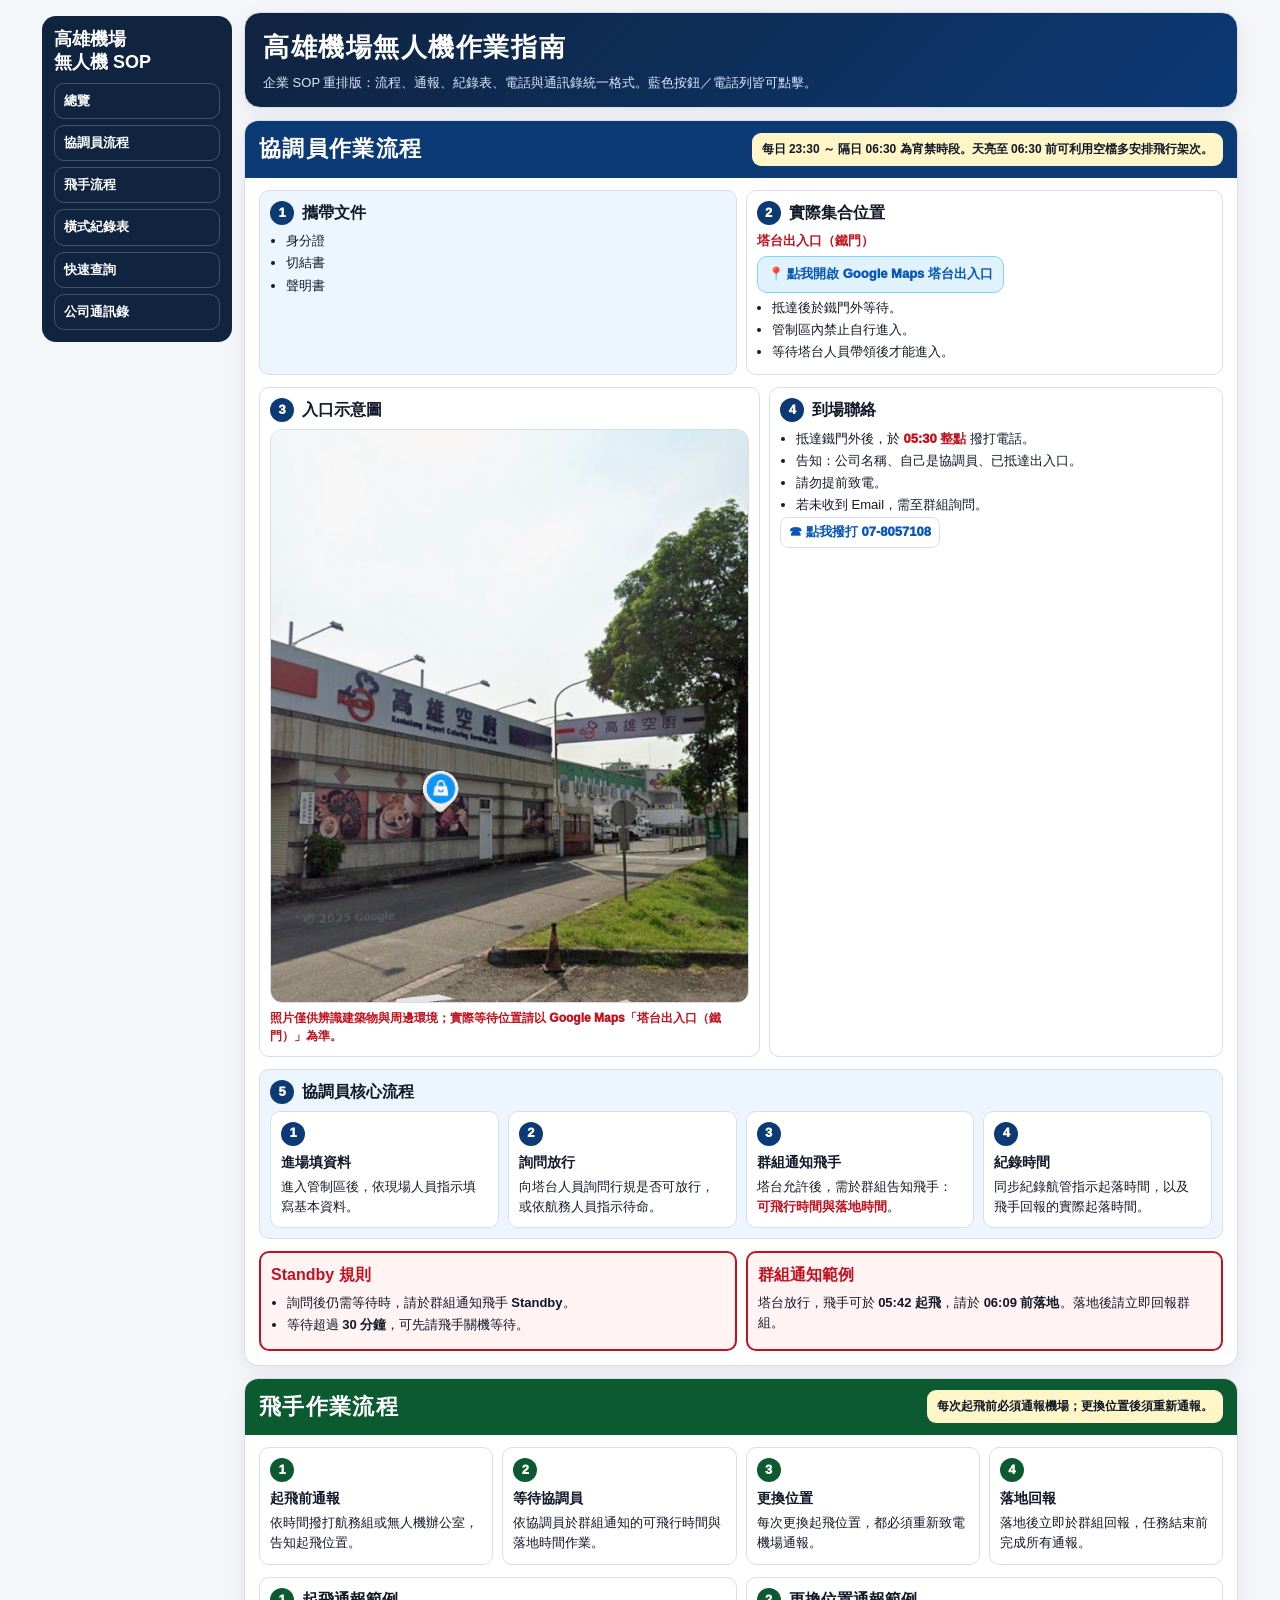
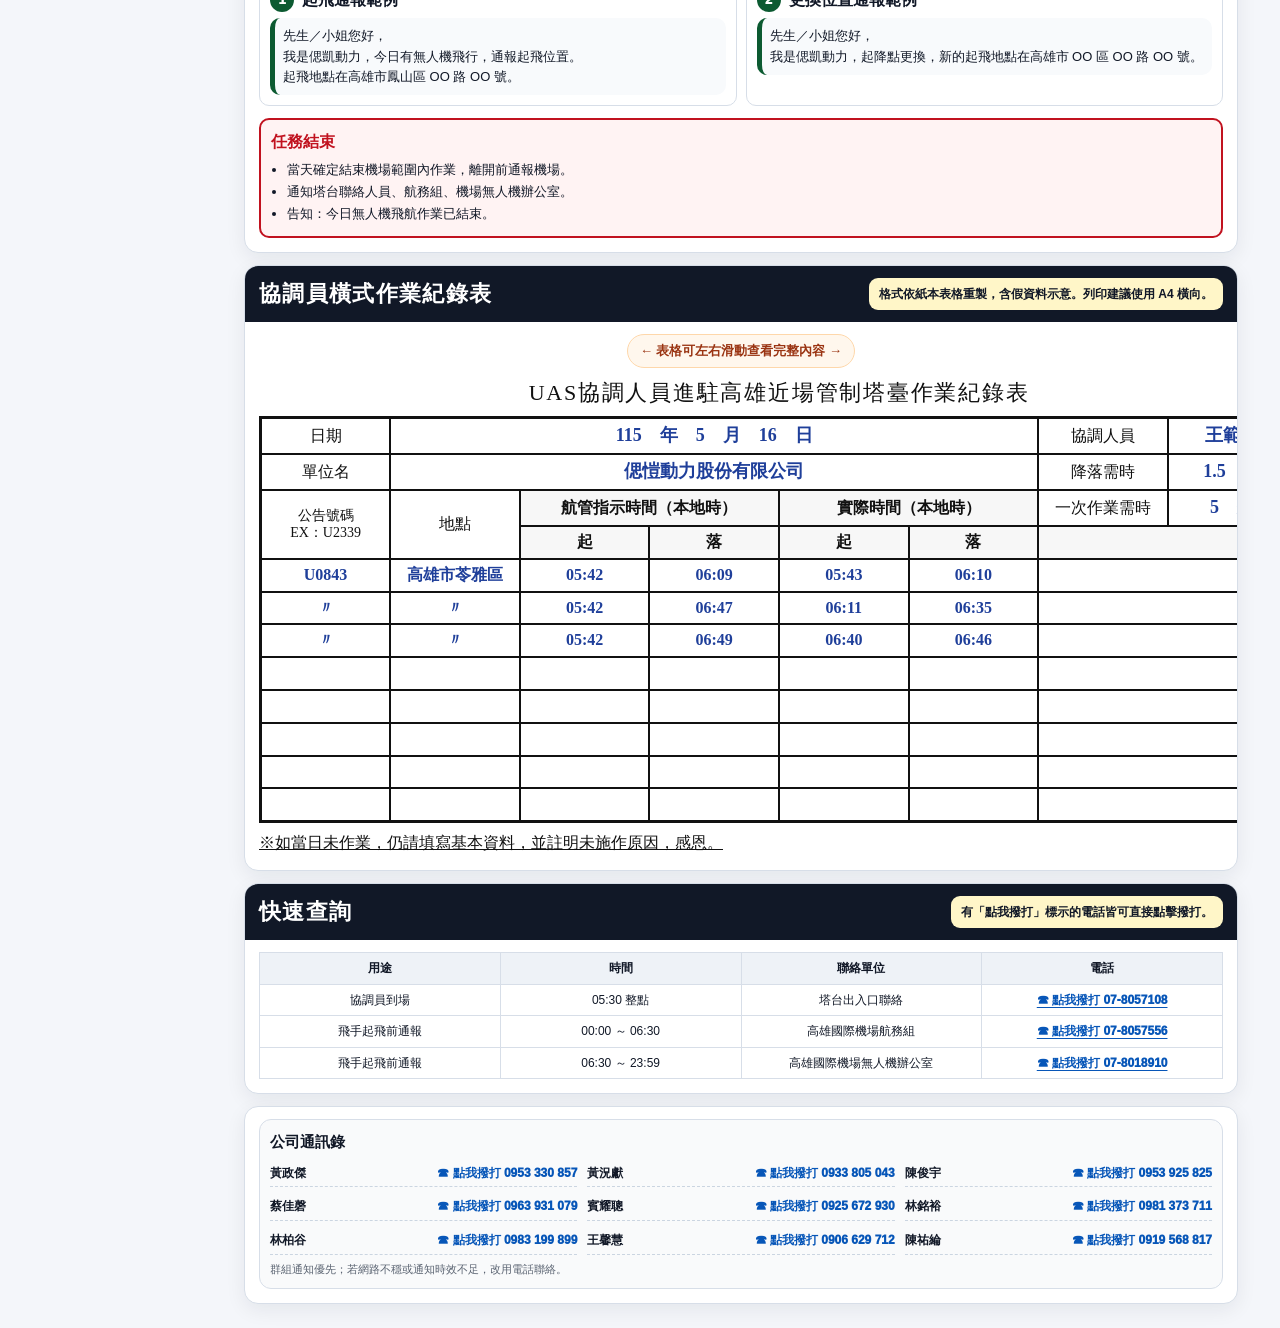
==== drone-sop/index.html @ 86741553 "Add drone-sop English lesson page (subdir, homepage untouched)" ====
<!doctype html>
<html lang="zh-Hant-TW">
<head>
<meta charset="utf-8">
<meta name="viewport" content="width=device-width, initial-scale=1">
<title>高雄機場無人機作業指南</title>
<style>
:root {
  --bg:#f4f6fa;
  --panel:#ffffff;
  --ink:#111827;
  --muted:#5b6472;
  --line:#d7dee8;
  --blue:#0b3a75;
  --blue2:#edf5ff;
  --green:#0c5a31;
  --green2:#eef8f2;
  --red:#c1121f;
  --red2:#fff3f3;
  --yellow:#fff6c8;
}
* { box-sizing:border-box; }
html { scroll-behavior:smooth; }
body {
  margin:0;
  background:var(--bg);
  color:var(--ink);
  font-family:"Noto Sans TC","Microsoft JhengHei","PingFang TC",Arial,sans-serif;
  font-size:15px;
  line-height:1.55;
}
a { color:#0756b8; text-decoration:underline; text-underline-offset:3px; }
.layout {
  display:grid;
  grid-template-columns:220px minmax(0,1fr);
  max-width:1280px;
  margin:0 auto;
  gap:16px;
  padding:16px;
}
.sidebar {
  position:sticky;
  top:16px;
  align-self:start;
  background:#10233f;
  color:white;
  border-radius:16px;
  padding:16px;
}
.sidebar h1 {
  margin:0 0 12px;
  font-size:20px;
  line-height:1.25;
}
.sidebar a {
  display:block;
  color:white;
  text-decoration:none;
  border:1px solid rgba(255,255,255,.22);
  border-radius:10px;
  padding:9px 10px;
  margin-top:8px;
  font-weight:800;
}
.main { min-width:0; }
.hero, .section {
  background:var(--panel);
  border:1px solid var(--line);
  border-radius:16px;
  margin-bottom:16px;
  overflow:hidden;
  box-shadow:0 6px 20px rgba(15,23,42,.07);
}
.hero {
  padding:18px 22px;
  background:linear-gradient(135deg,#10233f,#0b3a75);
  color:white;
}
.hero h2 { margin:0; font-size:30px; letter-spacing:.06em; }
.hero p { margin:6px 0 0; color:#dbeafe; }
.section-head {
  display:flex;
  justify-content:space-between;
  gap:16px;
  align-items:center;
  color:white;
  padding:14px 18px;
}
.section-head.blue { background:var(--blue); }
.section-head.green { background:var(--green); }
.section-head.dark { background:#111827; }
.section-head h2 {
  margin:0;
  font-size:25px;
  letter-spacing:.06em;
}
.timebox {
  background:var(--yellow);
  color:#111827;
  border-radius:10px;
  padding:8px 12px;
  font-weight:900;
  max-width:480px;
}
.body { padding:16px 18px 18px; }
.grid-2 { display:grid; grid-template-columns:1fr 1fr; gap:12px; }
.grid-3 { display:grid; grid-template-columns:repeat(3,1fr); gap:12px; }
.card {
  border:1px solid var(--line);
  border-radius:12px;
  background:white;
  padding:12px;
}
.card.blue { background:var(--blue2); }
.card.green { background:var(--green2); }
.card.red { background:var(--red2); border-color:#f0b8bd; }
.title {
  margin:0 0 8px;
  font-size:18px;
  font-weight:950;
  display:flex;
  align-items:center;
  gap:8px;
}
.badge {
  flex:0 0 28px;
  width:28px;
  height:28px;
  display:inline-flex;
  align-items:center;
  justify-content:center;
  border-radius:50%;
  color:white;
  font-weight:950;
  font-size:15px;
}
.badge.blue { background:var(--blue); }
.badge.green { background:var(--green); }
.red-text { color:var(--red); font-weight:950; }
ul { margin:6px 0 0 1.2em; padding:0; }
li { margin:3px 0; }
.flow {
  display:grid;
  grid-template-columns:repeat(4,1fr);
  gap:10px;
}
.step {
  border:1px solid var(--line);
  border-radius:12px;
  background:white;
  padding:12px;
  min-height:112px;
  position:relative;
}
.step strong {
  display:block;
  margin-bottom:6px;
  font-size:16px;
}
.step-num {
  width:28px; height:28px; border-radius:50%;
  display:inline-flex; align-items:center; justify-content:center;
  color:white; font-weight:950; margin-bottom:8px;
}
.step-num.blue { background:var(--blue); }
.step-num.green { background:var(--green); }
.notice {
  border:2px solid var(--red);
  border-radius:12px;
  background:var(--red2);
  padding:12px;
}
.notice h3 { margin:0 0 6px; color:var(--red); font-size:18px; }
.phone {
  display:inline-block;
  color:#0756b8;
  background:white;
  border:1px solid var(--line);
  border-radius:9px;
  padding:5px 10px;
  font-weight:950;
  text-decoration:none;
  white-space:nowrap;
}
.photo-grid {
  display:grid;
  grid-template-columns:1.05fr .95fr;
  gap:12px;
}
.photo-grid img {
  width:100%;
  display:block;
  border-radius:12px;
  border:1px solid var(--line);
}
.caption {
  margin-top:6px;
  color:var(--red);
  font-weight:950;
  font-size:13px;
}
.quick-table {
  width:100%;
  border-collapse:collapse;
  table-layout:fixed;
}
.quick-table th,.quick-table td {
  border:1px solid var(--line);
  padding:8px;
  text-align:center;
}
.quick-table th { background:#eef2f7; font-weight:950; }
.sample {
  background:#f8fafc;
  border-left:5px solid var(--green);
  border-radius:10px;
  padding:10px;
}
.record-wrap { overflow-x:auto; }
.record-sheet {
  width:1120px;
  margin:0 auto;
  background:white;
  font-family:"PMingLiU","MingLiU","Noto Serif TC",serif;
  color:#111;
}
.record-title {
  text-align:center;
  font-size:26px;
  letter-spacing:.08em;
  margin:0 0 8px;
}
.record-table {
  width:100%;
  border-collapse:collapse;
  table-layout:fixed;
  border:3px solid #111;
}
.record-table th,.record-table td {
  border:2px solid #111;
  height:38px;
  padding:4px 6px;
  text-align:center;
  vertical-align:middle;
  font-size:20px;
  font-weight:400;
}
.record-table .subhead { background:#f7f7f7; font-weight:700; }
.record-table .small { font-size:17px; line-height:1.2; }
.fake {
  color:#1f3f9a;
  font-family:"DFKai-SB","BiauKai","KaiTi","標楷體",serif;
  font-size:22px;
  font-weight:700;
}
.fake-sm {
  color:#1f3f9a;
  font-family:"DFKai-SB","BiauKai","KaiTi","標楷體",serif;
  font-size:20px;
  font-weight:700;
}
.record-foot {
  font-size:20px;
  margin-top:10px;
  text-decoration:underline;
}
.contacts-section {
  background:#f9fafb;
  border:1px solid var(--line);
  border-radius:14px;
  padding:12px;
}
.contacts-title {
  margin:0 0 8px;
  font-size:17px;
  font-weight:950;
  color:#111827;
}
.contacts-grid {
  display:grid;
  grid-template-columns:repeat(3,1fr);
  gap:6px 10px;
}
.contact {
  display:flex;
  justify-content:space-between;
  gap:8px;
  border-bottom:1px dashed #cbd5e1;
  padding:5px 0;
  color:var(--ink);
  text-decoration:none;
  font-size:13px;
}
.contact span { font-weight:800; white-space:nowrap; }
.contact strong { color:#0756b8; white-space:nowrap; }
.footer-note {
  margin-top:8px;
  color:var(--muted);
  font-size:12px;
}
@media (max-width:980px) {
  .layout { grid-template-columns:1fr; }
  .sidebar { position:static; }
  .grid-2,.grid-3,.photo-grid,.flow { grid-template-columns:1fr; }
  .section-head { flex-direction:column; align-items:flex-start; }
  .timebox { max-width:none; width:100%; }
  .contacts-grid { grid-template-columns:1fr; }
}
@media print {
  @page { size:A4 portrait; margin:10mm; }
  body { background:white; font-size:12px; }
  .layout { display:block; max-width:none; padding:0; }
  .sidebar,.hero { display:none; }
  .section { box-shadow:none; border:0; border-radius:0; break-after:page; margin:0; }
  .section-head { padding:10px 12px; }
  .body { padding:10px 12px; }
  .flow { grid-template-columns:repeat(4,1fr); }
  .record-sheet { width:100%; }
  .record-title { font-size:22px; }
  .record-table th,.record-table td { font-size:16px; height:32px; padding:2px 4px; }
  .fake { font-size:18px; }
  .fake-sm { font-size:16px; }
  .contacts-grid { grid-template-columns:repeat(3,1fr); }
  .contact strong { color:#111; }
}

/* ===== 緊湊版調整 ===== */
body{font-size:13px;}
.layout{max-width:1220px;gap:12px;padding:12px;grid-template-columns:190px minmax(0,1fr);}
.sidebar{padding:12px;border-radius:14px;}
.sidebar h1{font-size:18px;margin-bottom:10px;}
.sidebar a{padding:7px 9px;margin-top:6px;font-size:13px;}
.hero{padding:14px 18px;margin-bottom:12px;}
.hero h2{font-size:26px;}
.section{margin-bottom:12px;border-radius:14px;}
.section-head{padding:11px 14px;}
.section-head h2{font-size:22px;}
.timebox{font-size:12px;padding:7px 10px;border-radius:9px;}
.body{padding:12px 14px 14px;}
.grid-2,.grid-3,.photo-grid,.flow{gap:9px;}
.card{padding:10px;border-radius:10px;}
.title{font-size:16px;margin-bottom:6px;}
.badge{width:24px;height:24px;flex-basis:24px;font-size:13px;}
.step{padding:10px;min-height:96px;border-radius:10px;}
.step strong{font-size:14px;margin-bottom:4px;}
.step-num{width:24px;height:24px;font-size:13px;margin-bottom:6px;}
.notice{padding:10px;border-radius:10px;}
.notice h3{font-size:16px;margin-bottom:5px;}
.phone{font-size:13px;padding:4px 8px;border-radius:8px;}
.caption{font-size:12px;}
.quick-table th,.quick-table td{padding:6px;font-size:12px;}
.sample{padding:8px;font-size:13px;}
.record-wrap{position:relative;}
.scroll-hint{
  display:block;
  width:max-content;
  margin:0 auto 8px;
  padding:6px 12px;
  border-radius:999px;
  background:#fff7ed;
  border:1px solid #fed7aa;
  color:#9a3412;
  font-weight:900;
  font-size:13px;
  white-space:nowrap;
}
.record-sheet{width:1040px;}
.record-title{font-size:22px;margin-bottom:6px;}
.record-table th,.record-table td{height:32px;padding:3px 5px;font-size:16px;}
.record-table .small{font-size:14px;}
.fake{font-size:18px;}
.fake-sm{font-size:16px;}
.record-foot{font-size:16px;margin-top:8px;}
.contacts-section{padding:10px;border-radius:12px;}
.contacts-title{font-size:15px;margin-bottom:6px;}
.contact{font-size:12px;padding:4px 0;}
.footer-note{font-size:11px;margin-top:6px;}
ul{margin-top:4px;}
li{margin:2px 0;}
p{margin:5px 0;}

@media (max-width:980px){
  .layout{padding:10px;}
  .record-wrap{
    overflow-x:auto;
    -webkit-overflow-scrolling:touch;
  }
  .scroll-hint{
    position:sticky;
    left:12px;
    margin-left:0;
  }
}
@media print{
  .scroll-hint{display:none;}
  body{font-size:11px;}
  .section-head h2{font-size:18px;}
  .record-sheet{width:100%;}
}


/* ===== 手機版排版修正：避免左右兩欄擠壓 ===== */
@media (max-width:1180px){
  .layout{
    display:block !important;
    max-width:760px !important;
    padding:10px !important;
  }
  .sidebar{
    position:static !important;
    margin-bottom:12px !important;
    padding:12px !important;
  }
  .sidebar h1{
    font-size:18px !important;
    margin-bottom:8px !important;
  }
  .sidebar a{
    display:inline-block !important;
    margin:4px 4px 0 0 !important;
    padding:6px 9px !important;
    font-size:12px !important;
  }
  .hero h2{
    font-size:22px !important;
    line-height:1.3 !important;
  }
  .section-head{
    display:block !important;
    padding:10px 12px !important;
  }
  .section-head h2{
    font-size:20px !important;
    line-height:1.35 !important;
    margin-bottom:8px !important;
  }
  .timebox{
    width:100% !important;
    max-width:none !important;
    font-size:12px !important;
  }
  .grid-2,
  .grid-3,
  .photo-grid,
  .flow{
    display:grid !important;
    grid-template-columns:1fr !important;
    gap:8px !important;
  }
  .body{
    padding:10px 12px 12px !important;
  }
  .card,
  .step,
  .notice{
    padding:9px !important;
  }
  .step{
    min-height:0 !important;
  }
  .title{
    font-size:15px !important;
    line-height:1.35 !important;
  }
  body{
    font-size:12px !important;
  }
  .record-wrap{
    overflow-x:auto !important;
    -webkit-overflow-scrolling:touch !important;
  }
  .record-sheet{
    width:980px !important;
    min-width:980px !important;
  }
  .scroll-hint{
    display:block !important;
    position:sticky !important;
    left:8px !important;
    width:max-content !important;
    margin:0 0 8px 0 !important;
    z-index:2 !important;
  }
  .contacts-grid{
    grid-template-columns:1fr !important;
  }
}

/* 極窄手機再縮小 */
@media (max-width:480px){
  .layout{
    padding:8px !important;
  }
  .hero{
    padding:12px !important;
  }
  .hero h2{
    font-size:20px !important;
  }
  .section-head h2{
    font-size:18px !important;
  }
  .sidebar a{
    font-size:11px !important;
    padding:5px 7px !important;
  }
  .record-sheet{
    width:920px !important;
    min-width:920px !important;
  }
}


/* ===== 可點擊提示樣式 ===== */
a[href^="tel:"],
a[href^="https://maps.app.goo.gl"]{
  position:relative;
}
.phone,
.contact strong,
.quick-table a,
.card a[href^="https://maps.app.goo.gl"]{
  font-weight:950 !important;
}
.click-tip{
  display:inline-flex;
  align-items:center;
  gap:6px;
  padding:4px 8px;
  margin-left:6px;
  border-radius:999px;
  background:#e0f2fe;
  color:#075985;
  font-size:11px;
  font-weight:900;
  white-space:nowrap;
}
.card a[href^="https://maps.app.goo.gl"]{
  display:inline-block;
  background:#e0f2fe;
  border:1px solid #7dd3fc;
  border-radius:10px;
  padding:7px 10px;
  text-decoration:none;
}
.quick-table a,
.contact{
  cursor:pointer;
}
.contact strong{
  color:#0756b8;
}
@media(max-width:480px){
  .card a[href^="https://maps.app.goo.gl"]{
    width:100%;
    text-align:center;
  }
  .contact{
    display:grid !important;
    grid-template-columns:72px 1fr;
  }
  .contact strong{
    text-align:right;
  }
}

</style>
</head>
<body>
<div class="layout">
  <aside class="sidebar">
    <h1>高雄機場<br>無人機 SOP</h1>
    <a href="#top">總覽</a>
    <a href="#coordinator">協調員流程</a>
    <a href="#pilot">飛手流程</a>
    <a href="#record">橫式紀錄表</a>
    <a href="#quick">快速查詢</a>
    <a href="#contacts">公司通訊錄</a>
  </aside>

  <main class="main">
    <section class="hero" id="top">
      <h2>高雄機場無人機作業指南</h2>
      <p>企業 SOP 重排版：流程、通報、紀錄表、電話與通訊錄統一格式。藍色按鈕／電話列皆可點擊。</p>
    </section>

    <section class="section" id="coordinator">
      <div class="section-head blue">
        <h2>協調員作業流程</h2>
        <div class="timebox">每日 23:30 ～ 隔日 06:30 為宵禁時段。天亮至 06:30 前可利用空檔多安排飛行架次。</div>
      </div>
      <div class="body">
        <div class="grid-2">
          <div class="card blue">
            <h3 class="title"><span class="badge blue">1</span>攜帶文件</h3>
            <ul>
              <li>身分證</li>
              <li>切結書</li>
              <li>聲明書</li>
            </ul>
          </div>
          <div class="card">
            <h3 class="title"><span class="badge blue">2</span>實際集合位置</h3>
            <p><strong class="red-text">塔台出入口（鐵門）</strong></p>
            <p><a href="https://maps.app.goo.gl/yCTQFhxWgsmhhvWb9?g_st=ic" target="_blank" rel="noopener">📍 點我開啟 Google Maps 塔台出入口</a></p>
            <ul>
              <li>抵達後於鐵門外等待。</li>
              <li>管制區內禁止自行進入。</li>
              <li>等待塔台人員帶領後才能進入。</li>
            </ul>
          </div>
        </div>

        <div class="photo-grid" style="margin-top:12px;">
          <div class="card">
            <h3 class="title"><span class="badge blue">3</span>入口示意圖</h3>
            <img src="[data-uri]" alt="高雄空廚入口示意圖">
            <div class="caption">照片僅供辨識建築物與周邊環境；實際等待位置請以 Google Maps「塔台出入口（鐵門）」為準。</div>
          </div>
          <div class="card">
            <h3 class="title"><span class="badge blue">4</span>到場聯絡</h3>
            <ul>
              <li>抵達鐵門外後，於 <strong class="red-text">05:30 整點</strong> 撥打電話。</li>
              <li>告知：公司名稱、自己是協調員、已抵達出入口。</li>
              <li>請勿提前致電。</li>
              <li>若未收到 Email，需至群組詢問。</li>
            </ul>
            <a class="phone" href="tel:078057108">☎ 點我撥打 07-8057108</a>
          </div>
        </div>

        <div class="card blue" style="margin-top:12px;">
          <h3 class="title"><span class="badge blue">5</span>協調員核心流程</h3>
          <div class="flow">
            <div class="step"><span class="step-num blue">1</span><strong>進場填資料</strong>進入管制區後，依現場人員指示填寫基本資料。</div>
            <div class="step"><span class="step-num blue">2</span><strong>詢問放行</strong>向塔台人員詢問行規是否可放行，或依航務人員指示待命。</div>
            <div class="step"><span class="step-num blue">3</span><strong>群組通知飛手</strong>塔台允許後，需於群組告知飛手：<span class="red-text">可飛行時間與落地時間</span>。</div>
            <div class="step"><span class="step-num blue">4</span><strong>紀錄時間</strong>同步紀錄航管指示起落時間，以及飛手回報的實際起落時間。</div>
          </div>
        </div>

        <div class="grid-2" style="margin-top:12px;">
          <div class="notice">
            <h3>Standby 規則</h3>
            <ul>
              <li>詢問後仍需等待時，請於群組通知飛手 <strong>Standby</strong>。</li>
              <li>等待超過 <strong>30 分鐘</strong>，可先請飛手關機等待。</li>
            </ul>
          </div>
          <div class="notice">
            <h3>群組通知範例</h3>
            <p>塔台放行，飛手可於 <strong>05:42 起飛</strong>，請於 <strong>06:09 前落地</strong>。落地後請立即回報群組。</p>
          </div>
        </div>
      </div>
    </section>

    <section class="section" id="pilot">
      <div class="section-head green">
        <h2>飛手作業流程</h2>
        <div class="timebox">每次起飛前必須通報機場；更換位置後須重新通報。</div>
      </div>
      <div class="body">
        <div class="flow">
          <div class="step"><span class="step-num green">1</span><strong>起飛前通報</strong>依時間撥打航務組或無人機辦公室，告知起飛位置。</div>
          <div class="step"><span class="step-num green">2</span><strong>等待協調員</strong>依協調員於群組通知的可飛行時間與落地時間作業。</div>
          <div class="step"><span class="step-num green">3</span><strong>更換位置</strong>每次更換起飛位置，都必須重新致電機場通報。</div>
          <div class="step"><span class="step-num green">4</span><strong>落地回報</strong>落地後立即於群組回報，任務結束前完成所有通報。</div>
        </div>

        <div class="grid-2" style="margin-top:12px;">
          <div class="card">
            <h3 class="title"><span class="badge green">1</span>起飛通報範例</h3>
            <div class="sample">先生／小姐您好，<br>我是偲凱動力，今日有無人機飛行，通報起飛位置。<br>起飛地點在高雄市鳳山區 OO 路 OO 號。</div>
          </div>
          <div class="card">
            <h3 class="title"><span class="badge green">2</span>更換位置通報範例</h3>
            <div class="sample">先生／小姐您好，<br>我是偲凱動力，起降點更換，新的起飛地點在高雄市 OO 區 OO 路 OO 號。</div>
          </div>
        </div>

        <div class="notice" style="margin-top:12px;">
          <h3>任務結束</h3>
          <ul>
            <li>當天確定結束機場範圍內作業，離開前通報機場。</li>
            <li>通知塔台聯絡人員、航務組、機場無人機辦公室。</li>
            <li>告知：今日無人機飛航作業已結束。</li>
          </ul>
        </div>
      </div>
    </section>

    <section class="section" id="record">
      <div class="section-head dark">
        <h2>協調員橫式作業紀錄表</h2>
        <div class="timebox">格式依紙本表格重製，含假資料示意。列印建議使用 A4 橫向。</div>
      </div>
      <div class="body record-wrap">

        <div class="scroll-hint">← 表格可左右滑動查看完整內容 →</div>
        <div class="record-sheet">
          <div class="record-title">UAS協調人員進駐高雄近場管制塔臺作業紀錄表</div>
          <table class="record-table">
            <tr>
              <td>日期</td>
              <td colspan="5"><span class="fake">115　年　5　月　16　日</span></td>
              <td>協調人員</td>
              <td><span class="fake">王範例</span></td>
            </tr>
            <tr>
              <td>單位名</td>
              <td colspan="5"><span class="fake">偲愷動力股份有限公司</span></td>
              <td>降落需時</td>
              <td><span class="fake">1.5　分</span></td>
            </tr>
            <tr>
              <td rowspan="2" class="small">公告號碼<br>EX：U2339</td>
              <td rowspan="2">地點</td>
              <td colspan="2" class="subhead">航管指示時間（本地時）</td>
              <td colspan="2" class="subhead">實際時間（本地時）</td>
              <td>一次作業需時</td>
              <td><span class="fake">5　分</span></td>
            </tr>
            <tr>
              <td class="subhead">起</td>
              <td class="subhead">落</td>
              <td class="subhead">起</td>
              <td class="subhead">落</td>
              <td colspan="2" class="subhead"></td>
            </tr>
            <tr>
              <td><span class="fake-sm">U0843</span></td>
              <td><span class="fake-sm">高雄市苓雅區</span></td>
              <td><span class="fake-sm">05:42</span></td>
              <td><span class="fake-sm">06:09</span></td>
              <td><span class="fake-sm">05:43</span></td>
              <td><span class="fake-sm">06:10</span></td>
              <td colspan="2"></td>
            </tr>
            <tr>
              <td><span class="fake-sm">〃</span></td>
              <td><span class="fake-sm">〃</span></td>
              <td><span class="fake-sm">05:42</span></td>
              <td><span class="fake-sm">06:47</span></td>
              <td><span class="fake-sm">06:11</span></td>
              <td><span class="fake-sm">06:35</span></td>
              <td colspan="2"></td>
            </tr>
            <tr>
              <td><span class="fake-sm">〃</span></td>
              <td><span class="fake-sm">〃</span></td>
              <td><span class="fake-sm">05:42</span></td>
              <td><span class="fake-sm">06:49</span></td>
              <td><span class="fake-sm">06:40</span></td>
              <td><span class="fake-sm">06:46</span></td>
              <td colspan="2"></td>
            </tr>
            <tr><td>&nbsp;</td><td></td><td></td><td></td><td></td><td></td><td colspan="2"></td></tr>
            <tr><td>&nbsp;</td><td></td><td></td><td></td><td></td><td></td><td colspan="2"></td></tr>
            <tr><td>&nbsp;</td><td></td><td></td><td></td><td></td><td></td><td colspan="2"></td></tr>
            <tr><td>&nbsp;</td><td></td><td></td><td></td><td></td><td></td><td colspan="2"></td></tr>
            <tr><td>&nbsp;</td><td></td><td></td><td></td><td></td><td></td><td colspan="2"></td></tr>
          </table>
          <div class="record-foot">※如當日未作業，仍請填寫基本資料，並註明未施作原因，感恩。</div>
        </div>
      </div>
    </section>

    <section class="section" id="quick">
      <div class="section-head dark">
        <h2>快速查詢</h2>
        <div class="timebox">有「點我撥打」標示的電話皆可直接點擊撥打。</div>
      </div>
      <div class="body">
        <table class="quick-table">
          <tr><th>用途</th><th>時間</th><th>聯絡單位</th><th>電話</th></tr>
          <tr><td>協調員到場</td><td>05:30 整點</td><td>塔台出入口聯絡</td><td><a href="tel:078057108">☎ 點我撥打 07-8057108</a></td></tr>
          <tr><td>飛手起飛前通報</td><td>00:00 ～ 06:30</td><td>高雄國際機場航務組</td><td><a href="tel:078057556">☎ 點我撥打 07-8057556</a></td></tr>
          <tr><td>飛手起飛前通報</td><td>06:30 ～ 23:59</td><td>高雄國際機場無人機辦公室</td><td><a href="tel:078018910">☎ 點我撥打 07-8018910</a></td></tr>
        </table>
      </div>
    </section>

    <section class="section" id="contacts">
      <div class="body">
        <div class="contacts-section">
          <h2 class="contacts-title">公司通訊錄</h2>
          <div class="contacts-grid">
            <a class="contact" href="tel:0953330857"><span>黃政傑</span><strong>☎ 點我撥打 0953 330 857</strong></a>
<a class="contact" href="tel:0933805043"><span>黃況獻</span><strong>☎ 點我撥打 0933 805 043</strong></a>
<a class="contact" href="tel:0953925825"><span>陳俊宇</span><strong>☎ 點我撥打 0953 925 825</strong></a>
<a class="contact" href="tel:0963931079"><span>蔡佳磬</span><strong>☎ 點我撥打 0963 931 079</strong></a>
<a class="contact" href="tel:0925672930"><span>賓耀聰</span><strong>☎ 點我撥打 0925 672 930</strong></a>
<a class="contact" href="tel:0981373711"><span>林銘裕</span><strong>☎ 點我撥打 0981 373 711</strong></a>
<a class="contact" href="tel:0983199899"><span>林柏谷</span><strong>☎ 點我撥打 0983 199 899</strong></a>
<a class="contact" href="tel:0906629712"><span>王馨慧</span><strong>☎ 點我撥打 0906 629 712</strong></a>
<a class="contact" href="tel:0919568817"><span>陳祐綸</span><strong>☎ 點我撥打 0919 568 817</strong></a>
          </div>
          <div class="footer-note">群組通知優先；若網路不穩或通知時效不足，改用電話聯絡。</div>
        </div>
      </div>
    </section>
  </main>
</div>
</body>
</html>
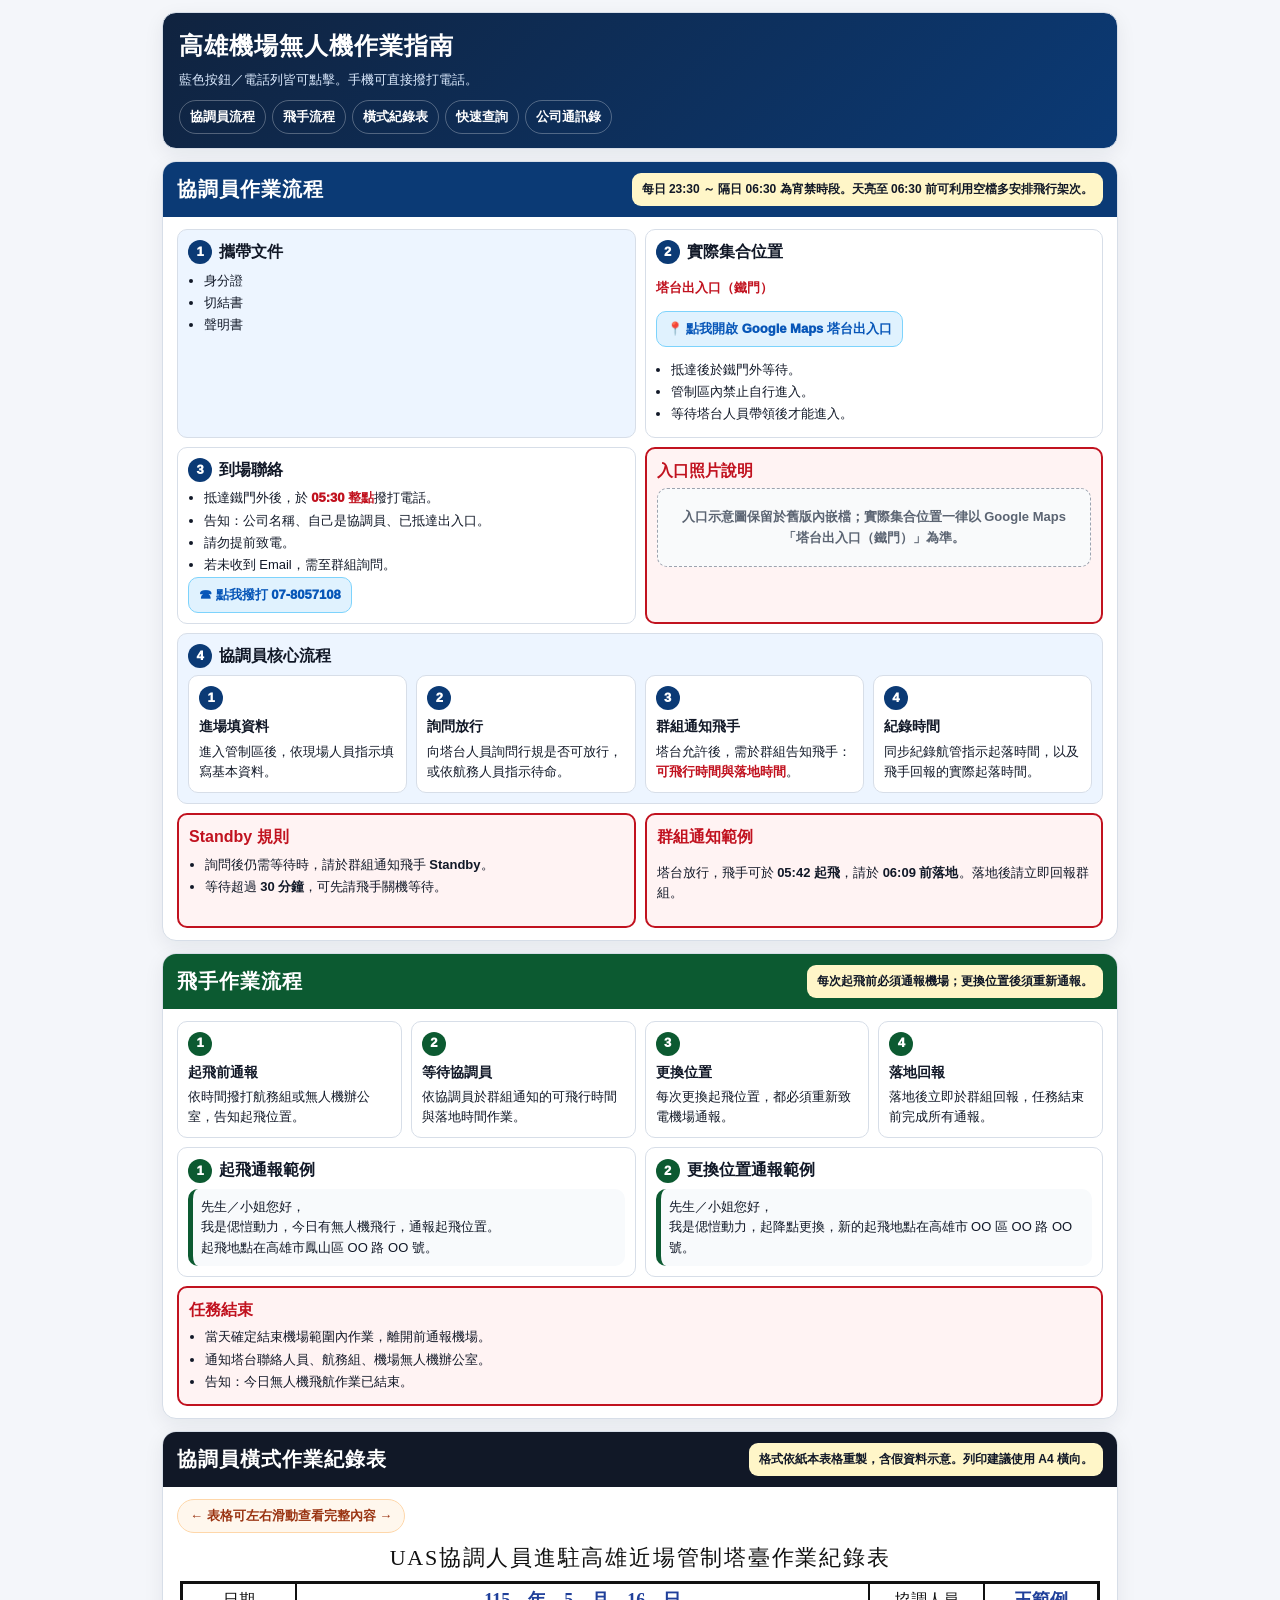
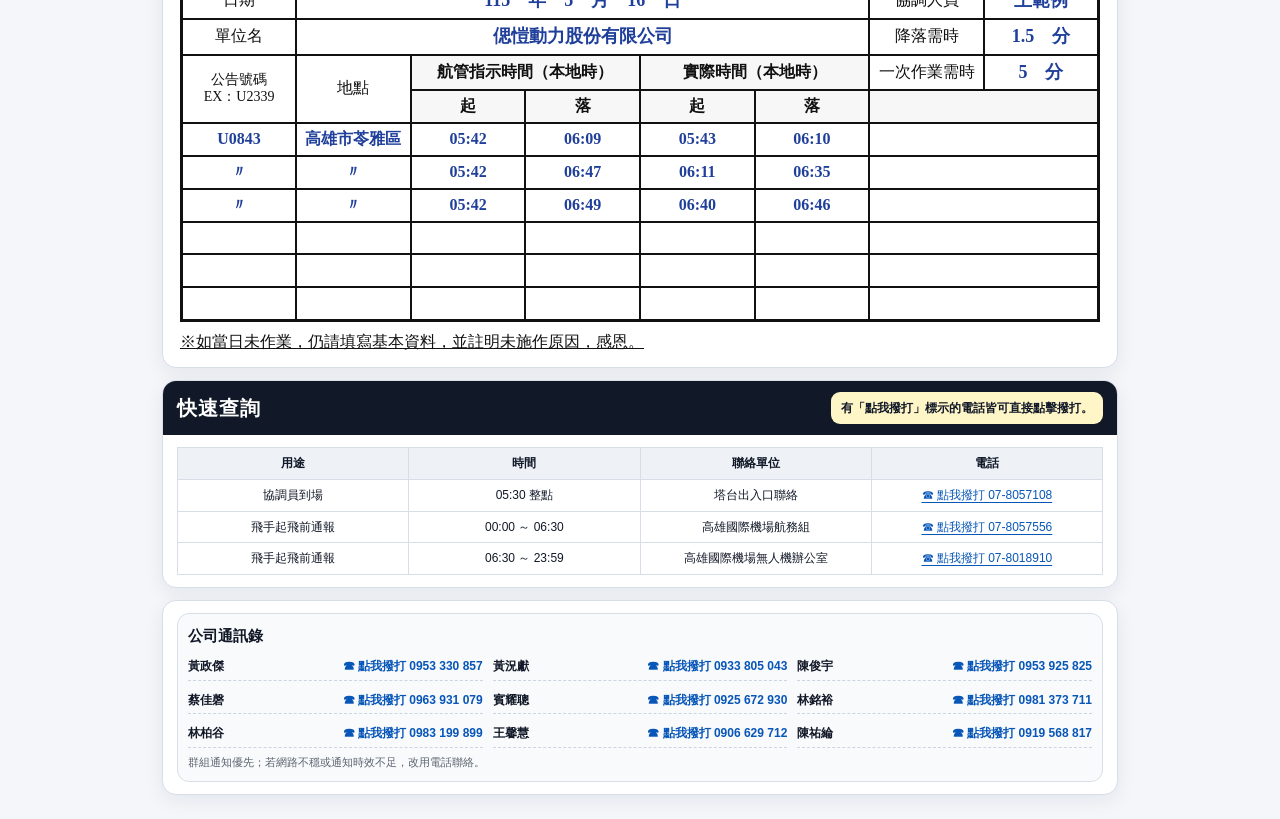
==== commit 3ba3544f: "Refactor drone SOP page into separated assets" ====
--- a/drone-sop/index.html
+++ b/drone-sop/index.html
@@ -4,803 +4,56 @@
 <meta charset="utf-8">
 <meta name="viewport" content="width=device-width, initial-scale=1">
 <title>高雄機場無人機作業指南</title>
-<style>
-:root {
-  --bg:#f4f6fa;
-  --panel:#ffffff;
-  --ink:#111827;
-  --muted:#5b6472;
-  --line:#d7dee8;
-  --blue:#0b3a75;
-  --blue2:#edf5ff;
-  --green:#0c5a31;
-  --green2:#eef8f2;
-  --red:#c1121f;
-  --red2:#fff3f3;
-  --yellow:#fff6c8;
-}
-* { box-sizing:border-box; }
-html { scroll-behavior:smooth; }
-body {
-  margin:0;
-  background:var(--bg);
-  color:var(--ink);
-  font-family:"Noto Sans TC","Microsoft JhengHei","PingFang TC",Arial,sans-serif;
-  font-size:15px;
-  line-height:1.55;
-}
-a { color:#0756b8; text-decoration:underline; text-underline-offset:3px; }
-.layout {
-  display:grid;
-  grid-template-columns:220px minmax(0,1fr);
-  max-width:1280px;
-  margin:0 auto;
-  gap:16px;
-  padding:16px;
-}
-.sidebar {
-  position:sticky;
-  top:16px;
-  align-self:start;
-  background:#10233f;
-  color:white;
-  border-radius:16px;
-  padding:16px;
-}
-.sidebar h1 {
-  margin:0 0 12px;
-  font-size:20px;
-  line-height:1.25;
-}
-.sidebar a {
-  display:block;
-  color:white;
-  text-decoration:none;
-  border:1px solid rgba(255,255,255,.22);
-  border-radius:10px;
-  padding:9px 10px;
-  margin-top:8px;
-  font-weight:800;
-}
-.main { min-width:0; }
-.hero, .section {
-  background:var(--panel);
-  border:1px solid var(--line);
-  border-radius:16px;
-  margin-bottom:16px;
-  overflow:hidden;
-  box-shadow:0 6px 20px rgba(15,23,42,.07);
-}
-.hero {
-  padding:18px 22px;
-  background:linear-gradient(135deg,#10233f,#0b3a75);
-  color:white;
-}
-.hero h2 { margin:0; font-size:30px; letter-spacing:.06em; }
-.hero p { margin:6px 0 0; color:#dbeafe; }
-.section-head {
-  display:flex;
-  justify-content:space-between;
-  gap:16px;
-  align-items:center;
-  color:white;
-  padding:14px 18px;
-}
-.section-head.blue { background:var(--blue); }
-.section-head.green { background:var(--green); }
-.section-head.dark { background:#111827; }
-.section-head h2 {
-  margin:0;
-  font-size:25px;
-  letter-spacing:.06em;
-}
-.timebox {
-  background:var(--yellow);
-  color:#111827;
-  border-radius:10px;
-  padding:8px 12px;
-  font-weight:900;
-  max-width:480px;
-}
-.body { padding:16px 18px 18px; }
-.grid-2 { display:grid; grid-template-columns:1fr 1fr; gap:12px; }
-.grid-3 { display:grid; grid-template-columns:repeat(3,1fr); gap:12px; }
-.card {
-  border:1px solid var(--line);
-  border-radius:12px;
-  background:white;
-  padding:12px;
-}
-.card.blue { background:var(--blue2); }
-.card.green { background:var(--green2); }
-.card.red { background:var(--red2); border-color:#f0b8bd; }
-.title {
-  margin:0 0 8px;
-  font-size:18px;
-  font-weight:950;
-  display:flex;
-  align-items:center;
-  gap:8px;
-}
-.badge {
-  flex:0 0 28px;
-  width:28px;
-  height:28px;
-  display:inline-flex;
-  align-items:center;
-  justify-content:center;
-  border-radius:50%;
-  color:white;
-  font-weight:950;
-  font-size:15px;
-}
-.badge.blue { background:var(--blue); }
-.badge.green { background:var(--green); }
-.red-text { color:var(--red); font-weight:950; }
-ul { margin:6px 0 0 1.2em; padding:0; }
-li { margin:3px 0; }
-.flow {
-  display:grid;
-  grid-template-columns:repeat(4,1fr);
-  gap:10px;
-}
-.step {
-  border:1px solid var(--line);
-  border-radius:12px;
-  background:white;
-  padding:12px;
-  min-height:112px;
-  position:relative;
-}
-.step strong {
-  display:block;
-  margin-bottom:6px;
-  font-size:16px;
-}
-.step-num {
-  width:28px; height:28px; border-radius:50%;
-  display:inline-flex; align-items:center; justify-content:center;
-  color:white; font-weight:950; margin-bottom:8px;
-}
-.step-num.blue { background:var(--blue); }
-.step-num.green { background:var(--green); }
-.notice {
-  border:2px solid var(--red);
-  border-radius:12px;
-  background:var(--red2);
-  padding:12px;
-}
-.notice h3 { margin:0 0 6px; color:var(--red); font-size:18px; }
-.phone {
-  display:inline-block;
-  color:#0756b8;
-  background:white;
-  border:1px solid var(--line);
-  border-radius:9px;
-  padding:5px 10px;
-  font-weight:950;
-  text-decoration:none;
-  white-space:nowrap;
-}
-.photo-grid {
-  display:grid;
-  grid-template-columns:1.05fr .95fr;
-  gap:12px;
-}
-.photo-grid img {
-  width:100%;
-  display:block;
-  border-radius:12px;
-  border:1px solid var(--line);
-}
-.caption {
-  margin-top:6px;
-  color:var(--red);
-  font-weight:950;
-  font-size:13px;
-}
-.quick-table {
-  width:100%;
-  border-collapse:collapse;
-  table-layout:fixed;
-}
-.quick-table th,.quick-table td {
-  border:1px solid var(--line);
-  padding:8px;
-  text-align:center;
-}
-.quick-table th { background:#eef2f7; font-weight:950; }
-.sample {
-  background:#f8fafc;
-  border-left:5px solid var(--green);
-  border-radius:10px;
-  padding:10px;
-}
-.record-wrap { overflow-x:auto; }
-.record-sheet {
-  width:1120px;
-  margin:0 auto;
-  background:white;
-  font-family:"PMingLiU","MingLiU","Noto Serif TC",serif;
-  color:#111;
-}
-.record-title {
-  text-align:center;
-  font-size:26px;
-  letter-spacing:.08em;
-  margin:0 0 8px;
-}
-.record-table {
-  width:100%;
-  border-collapse:collapse;
-  table-layout:fixed;
-  border:3px solid #111;
-}
-.record-table th,.record-table td {
-  border:2px solid #111;
-  height:38px;
-  padding:4px 6px;
-  text-align:center;
-  vertical-align:middle;
-  font-size:20px;
-  font-weight:400;
-}
-.record-table .subhead { background:#f7f7f7; font-weight:700; }
-.record-table .small { font-size:17px; line-height:1.2; }
-.fake {
-  color:#1f3f9a;
-  font-family:"DFKai-SB","BiauKai","KaiTi","標楷體",serif;
-  font-size:22px;
-  font-weight:700;
-}
-.fake-sm {
-  color:#1f3f9a;
-  font-family:"DFKai-SB","BiauKai","KaiTi","標楷體",serif;
-  font-size:20px;
-  font-weight:700;
-}
-.record-foot {
-  font-size:20px;
-  margin-top:10px;
-  text-decoration:underline;
-}
-.contacts-section {
-  background:#f9fafb;
-  border:1px solid var(--line);
-  border-radius:14px;
-  padding:12px;
-}
-.contacts-title {
-  margin:0 0 8px;
-  font-size:17px;
-  font-weight:950;
-  color:#111827;
-}
-.contacts-grid {
-  display:grid;
-  grid-template-columns:repeat(3,1fr);
-  gap:6px 10px;
-}
-.contact {
-  display:flex;
-  justify-content:space-between;
-  gap:8px;
-  border-bottom:1px dashed #cbd5e1;
-  padding:5px 0;
-  color:var(--ink);
-  text-decoration:none;
-  font-size:13px;
-}
-.contact span { font-weight:800; white-space:nowrap; }
-.contact strong { color:#0756b8; white-space:nowrap; }
-.footer-note {
-  margin-top:8px;
-  color:var(--muted);
-  font-size:12px;
-}
-@media (max-width:980px) {
-  .layout { grid-template-columns:1fr; }
-  .sidebar { position:static; }
-  .grid-2,.grid-3,.photo-grid,.flow { grid-template-columns:1fr; }
-  .section-head { flex-direction:column; align-items:flex-start; }
-  .timebox { max-width:none; width:100%; }
-  .contacts-grid { grid-template-columns:1fr; }
-}
-@media print {
-  @page { size:A4 portrait; margin:10mm; }
-  body { background:white; font-size:12px; }
-  .layout { display:block; max-width:none; padding:0; }
-  .sidebar,.hero { display:none; }
-  .section { box-shadow:none; border:0; border-radius:0; break-after:page; margin:0; }
-  .section-head { padding:10px 12px; }
-  .body { padding:10px 12px; }
-  .flow { grid-template-columns:repeat(4,1fr); }
-  .record-sheet { width:100%; }
-  .record-title { font-size:22px; }
-  .record-table th,.record-table td { font-size:16px; height:32px; padding:2px 4px; }
-  .fake { font-size:18px; }
-  .fake-sm { font-size:16px; }
-  .contacts-grid { grid-template-columns:repeat(3,1fr); }
-  .contact strong { color:#111; }
-}
-
-/* ===== 緊湊版調整 ===== */
-body{font-size:13px;}
-.layout{max-width:1220px;gap:12px;padding:12px;grid-template-columns:190px minmax(0,1fr);}
-.sidebar{padding:12px;border-radius:14px;}
-.sidebar h1{font-size:18px;margin-bottom:10px;}
-.sidebar a{padding:7px 9px;margin-top:6px;font-size:13px;}
-.hero{padding:14px 18px;margin-bottom:12px;}
-.hero h2{font-size:26px;}
-.section{margin-bottom:12px;border-radius:14px;}
-.section-head{padding:11px 14px;}
-.section-head h2{font-size:22px;}
-.timebox{font-size:12px;padding:7px 10px;border-radius:9px;}
-.body{padding:12px 14px 14px;}
-.grid-2,.grid-3,.photo-grid,.flow{gap:9px;}
-.card{padding:10px;border-radius:10px;}
-.title{font-size:16px;margin-bottom:6px;}
-.badge{width:24px;height:24px;flex-basis:24px;font-size:13px;}
-.step{padding:10px;min-height:96px;border-radius:10px;}
-.step strong{font-size:14px;margin-bottom:4px;}
-.step-num{width:24px;height:24px;font-size:13px;margin-bottom:6px;}
-.notice{padding:10px;border-radius:10px;}
-.notice h3{font-size:16px;margin-bottom:5px;}
-.phone{font-size:13px;padding:4px 8px;border-radius:8px;}
-.caption{font-size:12px;}
-.quick-table th,.quick-table td{padding:6px;font-size:12px;}
-.sample{padding:8px;font-size:13px;}
-.record-wrap{position:relative;}
-.scroll-hint{
-  display:block;
-  width:max-content;
-  margin:0 auto 8px;
-  padding:6px 12px;
-  border-radius:999px;
-  background:#fff7ed;
-  border:1px solid #fed7aa;
-  color:#9a3412;
-  font-weight:900;
-  font-size:13px;
-  white-space:nowrap;
-}
-.record-sheet{width:1040px;}
-.record-title{font-size:22px;margin-bottom:6px;}
-.record-table th,.record-table td{height:32px;padding:3px 5px;font-size:16px;}
-.record-table .small{font-size:14px;}
-.fake{font-size:18px;}
-.fake-sm{font-size:16px;}
-.record-foot{font-size:16px;margin-top:8px;}
-.contacts-section{padding:10px;border-radius:12px;}
-.contacts-title{font-size:15px;margin-bottom:6px;}
-.contact{font-size:12px;padding:4px 0;}
-.footer-note{font-size:11px;margin-top:6px;}
-ul{margin-top:4px;}
-li{margin:2px 0;}
-p{margin:5px 0;}
-
-@media (max-width:980px){
-  .layout{padding:10px;}
-  .record-wrap{
-    overflow-x:auto;
-    -webkit-overflow-scrolling:touch;
-  }
-  .scroll-hint{
-    position:sticky;
-    left:12px;
-    margin-left:0;
-  }
-}
-@media print{
-  .scroll-hint{display:none;}
-  body{font-size:11px;}
-  .section-head h2{font-size:18px;}
-  .record-sheet{width:100%;}
-}
-
-
-/* ===== 手機版排版修正：避免左右兩欄擠壓 ===== */
-@media (max-width:1180px){
-  .layout{
-    display:block !important;
-    max-width:760px !important;
-    padding:10px !important;
-  }
-  .sidebar{
-    position:static !important;
-    margin-bottom:12px !important;
-    padding:12px !important;
-  }
-  .sidebar h1{
-    font-size:18px !important;
-    margin-bottom:8px !important;
-  }
-  .sidebar a{
-    display:inline-block !important;
-    margin:4px 4px 0 0 !important;
-    padding:6px 9px !important;
-    font-size:12px !important;
-  }
-  .hero h2{
-    font-size:22px !important;
-    line-height:1.3 !important;
-  }
-  .section-head{
-    display:block !important;
-    padding:10px 12px !important;
-  }
-  .section-head h2{
-    font-size:20px !important;
-    line-height:1.35 !important;
-    margin-bottom:8px !important;
-  }
-  .timebox{
-    width:100% !important;
-    max-width:none !important;
-    font-size:12px !important;
-  }
-  .grid-2,
-  .grid-3,
-  .photo-grid,
-  .flow{
-    display:grid !important;
-    grid-template-columns:1fr !important;
-    gap:8px !important;
-  }
-  .body{
-    padding:10px 12px 12px !important;
-  }
-  .card,
-  .step,
-  .notice{
-    padding:9px !important;
-  }
-  .step{
-    min-height:0 !important;
-  }
-  .title{
-    font-size:15px !important;
-    line-height:1.35 !important;
-  }
-  body{
-    font-size:12px !important;
-  }
-  .record-wrap{
-    overflow-x:auto !important;
-    -webkit-overflow-scrolling:touch !important;
-  }
-  .record-sheet{
-    width:980px !important;
-    min-width:980px !important;
-  }
-  .scroll-hint{
-    display:block !important;
-    position:sticky !important;
-    left:8px !important;
-    width:max-content !important;
-    margin:0 0 8px 0 !important;
-    z-index:2 !important;
-  }
-  .contacts-grid{
-    grid-template-columns:1fr !important;
-  }
-}
-
-/* 極窄手機再縮小 */
-@media (max-width:480px){
-  .layout{
-    padding:8px !important;
-  }
-  .hero{
-    padding:12px !important;
-  }
-  .hero h2{
-    font-size:20px !important;
-  }
-  .section-head h2{
-    font-size:18px !important;
-  }
-  .sidebar a{
-    font-size:11px !important;
-    padding:5px 7px !important;
-  }
-  .record-sheet{
-    width:920px !important;
-    min-width:920px !important;
-  }
-}
-
-
-/* ===== 可點擊提示樣式 ===== */
-a[href^="tel:"],
-a[href^="https://maps.app.goo.gl"]{
-  position:relative;
-}
-.phone,
-.contact strong,
-.quick-table a,
-.card a[href^="https://maps.app.goo.gl"]{
-  font-weight:950 !important;
-}
-.click-tip{
-  display:inline-flex;
-  align-items:center;
-  gap:6px;
-  padding:4px 8px;
-  margin-left:6px;
-  border-radius:999px;
-  background:#e0f2fe;
-  color:#075985;
-  font-size:11px;
-  font-weight:900;
-  white-space:nowrap;
-}
-.card a[href^="https://maps.app.goo.gl"]{
-  display:inline-block;
-  background:#e0f2fe;
-  border:1px solid #7dd3fc;
-  border-radius:10px;
-  padding:7px 10px;
-  text-decoration:none;
-}
-.quick-table a,
-.contact{
-  cursor:pointer;
-}
-.contact strong{
-  color:#0756b8;
-}
-@media(max-width:480px){
-  .card a[href^="https://maps.app.goo.gl"]{
-    width:100%;
-    text-align:center;
-  }
-  .contact{
-    display:grid !important;
-    grid-template-columns:72px 1fr;
-  }
-  .contact strong{
-    text-align:right;
-  }
-}
-
-</style>
+<link rel="stylesheet" href="./css/style.css">
 </head>
 <body>
 <div class="layout">
-  <aside class="sidebar">
-    <h1>高雄機場<br>無人機 SOP</h1>
-    <a href="#top">總覽</a>
+<section class="hero" id="top">
+  <h1>高雄機場無人機作業指南</h1>
+  <p>藍色按鈕／電話列皆可點擊。手機可直接撥打電話。</p>
+  <nav class="nav">
     <a href="#coordinator">協調員流程</a>
     <a href="#pilot">飛手流程</a>
     <a href="#record">橫式紀錄表</a>
     <a href="#quick">快速查詢</a>
     <a href="#contacts">公司通訊錄</a>
-  </aside>
+  </nav>
+</section>
 
-  <main class="main">
-    <section class="hero" id="top">
-      <h2>高雄機場無人機作業指南</h2>
-      <p>企業 SOP 重排版：流程、通報、紀錄表、電話與通訊錄統一格式。藍色按鈕／電話列皆可點擊。</p>
-    </section>
+<section class="section" id="coordinator">
+  <div class="head blue"><h2>協調員作業流程</h2><div class="time">每日 23:30 ～ 隔日 06:30 為宵禁時段。天亮至 06:30 前可利用空檔多安排飛行架次。</div></div>
+  <div class="body">
+    <div class="grid2">
+      <div class="card blue"><h3 class="title"><span class="badge blue">1</span>攜帶文件</h3><ul><li>身分證</li><li>切結書</li><li>聲明書</li></ul></div>
+      <div class="card"><h3 class="title"><span class="badge blue">2</span>實際集合位置</h3><p><strong class="red">塔台出入口（鐵門）</strong></p><p><a class="mapbtn" href="https://maps.app.goo.gl/yCTQFhxWgsmhhvWb9?g_st=ic" target="_blank" rel="noopener">📍 點我開啟 Google Maps 塔台出入口</a></p><ul><li>抵達後於鐵門外等待。</li><li>管制區內禁止自行進入。</li><li>等待塔台人員帶領後才能進入。</li></ul></div>
+    </div>
+    <div class="grid2" style="margin-top:9px">
+      <div class="card"><h3 class="title"><span class="badge blue">3</span>到場聯絡</h3><ul><li>抵達鐵門外後，於 <strong class="red">05:30 整點</strong>撥打電話。</li><li>告知：公司名稱、自己是協調員、已抵達出入口。</li><li>請勿提前致電。</li><li>若未收到 Email，需至群組詢問。</li></ul><a class="phone" href="tel:078057108">☎ 點我撥打 07-8057108</a></div>
+      <div class="notice"><h3>入口照片說明</h3><div class="placeholder">入口示意圖保留於舊版內嵌檔；實際集合位置一律以 Google Maps「塔台出入口（鐵門）」為準。</div></div>
+    </div>
+    <div class="card blue" style="margin-top:9px"><h3 class="title"><span class="badge blue">4</span>協調員核心流程</h3><div class="flow"><div class="step"><span class="step-num blue">1</span><strong>進場填資料</strong>進入管制區後，依現場人員指示填寫基本資料。</div><div class="step"><span class="step-num blue">2</span><strong>詢問放行</strong>向塔台人員詢問行規是否可放行，或依航務人員指示待命。</div><div class="step"><span class="step-num blue">3</span><strong>群組通知飛手</strong>塔台允許後，需於群組告知飛手：<span class="red">可飛行時間與落地時間</span>。</div><div class="step"><span class="step-num blue">4</span><strong>紀錄時間</strong>同步紀錄航管指示起落時間，以及飛手回報的實際起落時間。</div></div></div>
+    <div class="grid2" style="margin-top:9px"><div class="notice"><h3>Standby 規則</h3><ul><li>詢問後仍需等待時，請於群組通知飛手 <strong>Standby</strong>。</li><li>等待超過 <strong>30 分鐘</strong>，可先請飛手關機等待。</li></ul></div><div class="notice"><h3>群組通知範例</h3><p>塔台放行，飛手可於 <strong>05:42 起飛</strong>，請於 <strong>06:09 前落地</strong>。落地後請立即回報群組。</p></div></div>
+  </div>
+</section>
 
-    <section class="section" id="coordinator">
-      <div class="section-head blue">
-        <h2>協調員作業流程</h2>
-        <div class="timebox">每日 23:30 ～ 隔日 06:30 為宵禁時段。天亮至 06:30 前可利用空檔多安排飛行架次。</div>
-      </div>
-      <div class="body">
-        <div class="grid-2">
-          <div class="card blue">
-            <h3 class="title"><span class="badge blue">1</span>攜帶文件</h3>
-            <ul>
-              <li>身分證</li>
-              <li>切結書</li>
-              <li>聲明書</li>
-            </ul>
-          </div>
-          <div class="card">
-            <h3 class="title"><span class="badge blue">2</span>實際集合位置</h3>
-            <p><strong class="red-text">塔台出入口（鐵門）</strong></p>
-            <p><a href="https://maps.app.goo.gl/yCTQFhxWgsmhhvWb9?g_st=ic" target="_blank" rel="noopener">📍 點我開啟 Google Maps 塔台出入口</a></p>
-            <ul>
-              <li>抵達後於鐵門外等待。</li>
-              <li>管制區內禁止自行進入。</li>
-              <li>等待塔台人員帶領後才能進入。</li>
-            </ul>
-          </div>
-        </div>
+<section class="section" id="pilot">
+  <div class="head green"><h2>飛手作業流程</h2><div class="time">每次起飛前必須通報機場；更換位置後須重新通報。</div></div>
+  <div class="body">
+    <div class="flow"><div class="step"><span class="step-num green">1</span><strong>起飛前通報</strong>依時間撥打航務組或無人機辦公室，告知起飛位置。</div><div class="step"><span class="step-num green">2</span><strong>等待協調員</strong>依協調員於群組通知的可飛行時間與落地時間作業。</div><div class="step"><span class="step-num green">3</span><strong>更換位置</strong>每次更換起飛位置，都必須重新致電機場通報。</div><div class="step"><span class="step-num green">4</span><strong>落地回報</strong>落地後立即於群組回報，任務結束前完成所有通報。</div></div>
+    <div class="grid2" style="margin-top:9px"><div class="card"><h3 class="title"><span class="badge green">1</span>起飛通報範例</h3><div class="sample">先生／小姐您好，<br>我是偲愷動力，今日有無人機飛行，通報起飛位置。<br>起飛地點在高雄市鳳山區 OO 路 OO 號。</div></div><div class="card"><h3 class="title"><span class="badge green">2</span>更換位置通報範例</h3><div class="sample">先生／小姐您好，<br>我是偲愷動力，起降點更換，新的起飛地點在高雄市 OO 區 OO 路 OO 號。</div></div></div>
+    <div class="notice" style="margin-top:9px"><h3>任務結束</h3><ul><li>當天確定結束機場範圍內作業，離開前通報機場。</li><li>通知塔台聯絡人員、航務組、機場無人機辦公室。</li><li>告知：今日無人機飛航作業已結束。</li></ul></div>
+  </div>
+</section>
 
-        <div class="photo-grid" style="margin-top:12px;">
-          <div class="card">
-            <h3 class="title"><span class="badge blue">3</span>入口示意圖</h3>
-            <img src="[data-uri]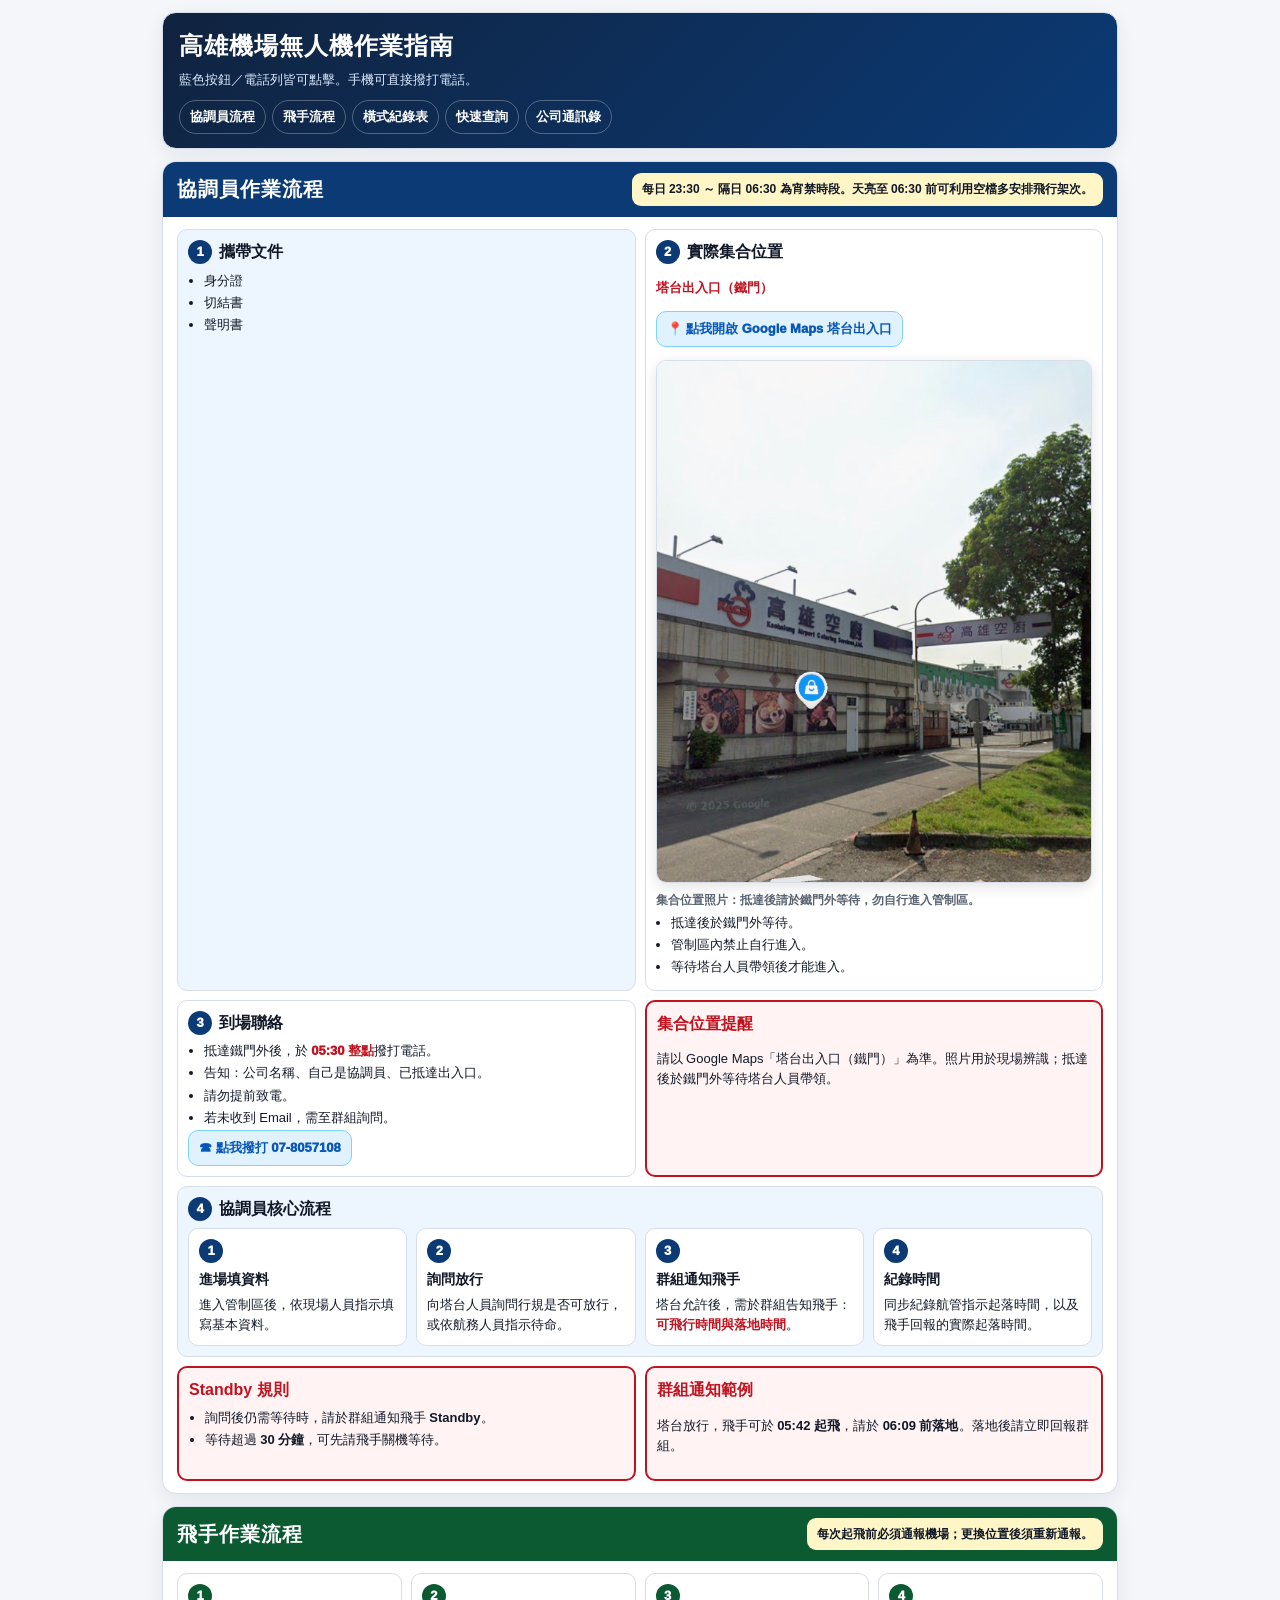
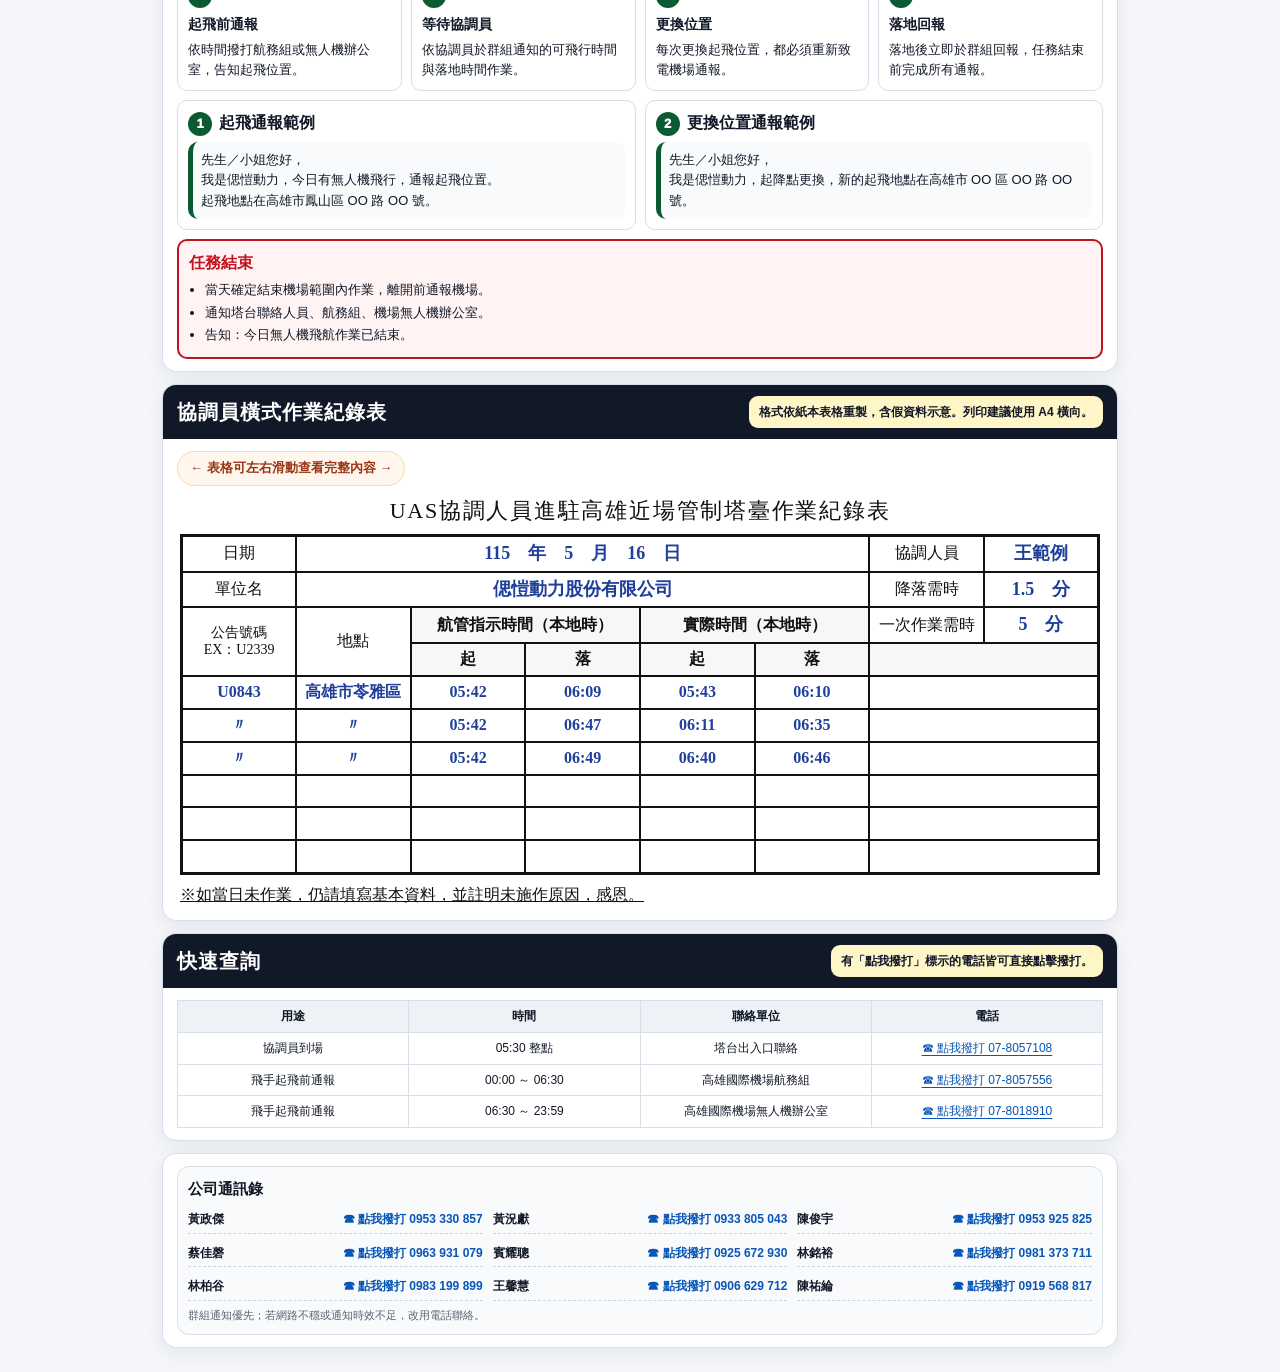
==== commit 341136f2: "Restore drone SOP entrance photo" ====
--- a/drone-sop/index.html
+++ b/drone-sop/index.html
@@ -25,11 +25,11 @@
   <div class="body">
     <div class="grid2">
       <div class="card blue"><h3 class="title"><span class="badge blue">1</span>攜帶文件</h3><ul><li>身分證</li><li>切結書</li><li>聲明書</li></ul></div>
-      <div class="card"><h3 class="title"><span class="badge blue">2</span>實際集合位置</h3><p><strong class="red">塔台出入口（鐵門）</strong></p><p><a class="mapbtn" href="https://maps.app.goo.gl/yCTQFhxWgsmhhvWb9?g_st=ic" target="_blank" rel="noopener">📍 點我開啟 Google Maps 塔台出入口</a></p><ul><li>抵達後於鐵門外等待。</li><li>管制區內禁止自行進入。</li><li>等待塔台人員帶領後才能進入。</li></ul></div>
+      <div class="card"><h3 class="title"><span class="badge blue">2</span>實際集合位置</h3><p><strong class="red">塔台出入口（鐵門）</strong></p><p><a class="mapbtn" href="https://maps.app.goo.gl/yCTQFhxWgsmhhvWb9?g_st=ic" target="_blank" rel="noopener">📍 點我開啟 Google Maps 塔台出入口</a></p><img class="location-photo" src="./images/tower-entrance.jpg" alt="塔台出入口集合位置照片"><div class="photo-caption">集合位置照片：抵達後請於鐵門外等待，勿自行進入管制區。</div><ul><li>抵達後於鐵門外等待。</li><li>管制區內禁止自行進入。</li><li>等待塔台人員帶領後才能進入。</li></ul></div>
     </div>
     <div class="grid2" style="margin-top:9px">
       <div class="card"><h3 class="title"><span class="badge blue">3</span>到場聯絡</h3><ul><li>抵達鐵門外後，於 <strong class="red">05:30 整點</strong>撥打電話。</li><li>告知：公司名稱、自己是協調員、已抵達出入口。</li><li>請勿提前致電。</li><li>若未收到 Email，需至群組詢問。</li></ul><a class="phone" href="tel:078057108">☎ 點我撥打 07-8057108</a></div>
-      <div class="notice"><h3>入口照片說明</h3><div class="placeholder">入口示意圖保留於舊版內嵌檔；實際集合位置一律以 Google Maps「塔台出入口（鐵門）」為準。</div></div>
+      <div class="notice"><h3>集合位置提醒</h3><p>請以 Google Maps「塔台出入口（鐵門）」為準。照片用於現場辨識；抵達後於鐵門外等待塔台人員帶領。</p></div>
     </div>
     <div class="card blue" style="margin-top:9px"><h3 class="title"><span class="badge blue">4</span>協調員核心流程</h3><div class="flow"><div class="step"><span class="step-num blue">1</span><strong>進場填資料</strong>進入管制區後，依現場人員指示填寫基本資料。</div><div class="step"><span class="step-num blue">2</span><strong>詢問放行</strong>向塔台人員詢問行規是否可放行，或依航務人員指示待命。</div><div class="step"><span class="step-num blue">3</span><strong>群組通知飛手</strong>塔台允許後，需於群組告知飛手：<span class="red">可飛行時間與落地時間</span>。</div><div class="step"><span class="step-num blue">4</span><strong>紀錄時間</strong>同步紀錄航管指示起落時間，以及飛手回報的實際起落時間。</div></div></div>
     <div class="grid2" style="margin-top:9px"><div class="notice"><h3>Standby 規則</h3><ul><li>詢問後仍需等待時，請於群組通知飛手 <strong>Standby</strong>。</li><li>等待超過 <strong>30 分鐘</strong>，可先請飛手關機等待。</li></ul></div><div class="notice"><h3>群組通知範例</h3><p>塔台放行，飛手可於 <strong>05:42 起飛</strong>，請於 <strong>06:09 前落地</strong>。落地後請立即回報群組。</p></div></div>
--- a/drone-sop/css/style.css
+++ b/drone-sop/css/style.css
@@ -1,2 +1,2 @@
 /* 高雄機場無人機 SOP */
-:root{--bg:#f4f6fa;--panel:#fff;--ink:#111827;--muted:#5b6472;--line:#d7dee8;--blue:#0b3a75;--blue2:#edf5ff;--green:#0c5a31;--green2:#eef8f2;--red:#c1121f;--red2:#fff3f3;--yellow:#fff6c8}*{box-sizing:border-box}html{scroll-behavior:smooth}body{margin:0;background:var(--bg);color:var(--ink);font-family:"Noto Sans TC","Microsoft JhengHei","PingFang TC",Arial,sans-serif;font-size:13px;line-height:1.55}a{color:#0756b8;text-underline-offset:3px}.layout{max-width:980px;margin:0 auto;padding:12px}.hero,.section{background:var(--panel);border:1px solid var(--line);border-radius:14px;margin-bottom:12px;overflow:hidden;box-shadow:0 6px 20px rgba(15,23,42,.07)}.hero{padding:14px 16px;background:linear-gradient(135deg,#10233f,#0b3a75);color:#fff}.hero h1{margin:0;font-size:24px;letter-spacing:.04em}.hero p{margin:6px 0 0;color:#dbeafe}.nav{display:flex;flex-wrap:wrap;gap:6px;margin-top:10px}.nav a{display:inline-block;color:#fff;text-decoration:none;border:1px solid rgba(255,255,255,.28);border-radius:999px;padding:6px 10px;font-weight:900}.head{display:flex;justify-content:space-between;gap:12px;align-items:center;color:#fff;padding:11px 14px}.head.blue{background:var(--blue)}.head.green{background:var(--green)}.head.dark{background:#111827}.head h2{margin:0;font-size:20px;letter-spacing:.05em}.time{background:var(--yellow);color:#111827;border-radius:9px;padding:7px 10px;font-weight:900;font-size:12px}.body{padding:12px 14px}.grid2{display:grid;grid-template-columns:1fr 1fr;gap:9px}.grid3{display:grid;grid-template-columns:repeat(3,1fr);gap:9px}.card{border:1px solid var(--line);border-radius:10px;background:#fff;padding:10px}.card.blue{background:var(--blue2)}.card.green{background:var(--green2)}.title{margin:0 0 6px;font-size:16px;font-weight:950;display:flex;align-items:center;gap:7px}.badge{width:24px;height:24px;display:inline-flex;align-items:center;justify-content:center;border-radius:50%;color:#fff;font-size:13px;font-weight:950;flex:0 0 24px}.badge.blue{background:var(--blue)}.badge.green{background:var(--green)}.red{color:var(--red);font-weight:950}ul{margin:4px 0 0 1.2em;padding:0}li{margin:2px 0}.flow{display:grid;grid-template-columns:repeat(4,1fr);gap:9px}.step{border:1px solid var(--line);border-radius:10px;background:#fff;padding:10px}.step-num{width:24px;height:24px;border-radius:50%;display:inline-flex;align-items:center;justify-content:center;color:#fff;font-weight:950;margin-bottom:6px}.step-num.blue{background:var(--blue)}.step-num.green{background:var(--green)}.step strong{display:block;font-size:14px;margin-bottom:4px}.notice{border:2px solid var(--red);border-radius:10px;background:var(--red2);padding:10px}.notice h3{margin:0 0 5px;color:var(--red);font-size:16px}.phone,.mapbtn{display:inline-block;background:#e0f2fe;border:1px solid #7dd3fc;border-radius:10px;padding:7px 10px;text-decoration:none;font-weight:950;color:#0756b8}.placeholder{border:1px dashed #9ca3af;border-radius:10px;background:#f9fafb;padding:18px;text-align:center;color:var(--muted);font-weight:800}.sample{background:#f8fafc;border-left:5px solid var(--green);border-radius:10px;padding:8px}.quick{width:100%;border-collapse:collapse;table-layout:fixed}.quick th,.quick td{border:1px solid var(--line);padding:6px;text-align:center;font-size:12px}.quick th{background:#eef2f7;font-weight:950}.record-wrap{overflow-x:auto;-webkit-overflow-scrolling:touch;position:relative}.scroll-hint{display:block;width:max-content;margin:0 0 8px;padding:6px 12px;border-radius:999px;background:#fff7ed;border:1px solid #fed7aa;color:#9a3412;font-weight:900;font-size:13px;position:sticky;left:0}.record-sheet{width:920px;min-width:920px;background:#fff;margin:0 auto;font-family:"PMingLiU","MingLiU","Noto Serif TC",serif;color:#111}.record-title{text-align:center;font-size:22px;letter-spacing:.08em;margin:0 0 6px}.record-table{width:100%;border-collapse:collapse;table-layout:fixed;border:3px solid #111}.record-table td{border:2px solid #111;height:32px;padding:3px 5px;text-align:center;vertical-align:middle;font-size:16px}.record-table .sub{background:#f7f7f7;font-weight:700}.record-table .small{font-size:14px;line-height:1.2}.fake,.fake-sm{color:#1f3f9a;font-family:"DFKai-SB","BiauKai","KaiTi","標楷體",serif;font-weight:700}.fake{font-size:18px}.fake-sm{font-size:16px}.record-foot{font-size:16px;margin-top:8px;text-decoration:underline}.contacts{background:#f9fafb;border:1px solid var(--line);border-radius:12px;padding:10px}.contacts h2{font-size:15px;margin:0 0 6px}.contacts-grid{display:grid;grid-template-columns:repeat(3,1fr);gap:6px 10px}.contact{display:flex;justify-content:space-between;gap:8px;border-bottom:1px dashed #cbd5e1;padding:4px 0;color:var(--ink);text-decoration:none;font-size:12px}.contact span{font-weight:800;white-space:nowrap}.contact strong{color:#0756b8;white-space:nowrap}.note{font-size:11px;color:var(--muted);margin-top:6px}@media(max-width:760px){.layout{padding:8px}.head{display:block}.head h2{font-size:18px;margin-bottom:8px}.time{width:100%}.grid2,.grid3,.flow{grid-template-columns:1fr}.hero h1{font-size:20px}.contacts-grid{grid-template-columns:1fr}.contact{display:grid;grid-template-columns:72px 1fr}.contact strong{text-align:right}.quick{min-width:620px}.quick-wrap{overflow-x:auto}.nav a{font-size:12px;padding:5px 8px}}@media print{@page{size:A4 portrait;margin:10mm}.nav{display:none}.section{break-after:page;box-shadow:none}.record-sheet{width:100%;min-width:0}.record-table td{font-size:16px}.scroll-hint{display:none}}+:root{--bg:#f4f6fa;--panel:#fff;--ink:#111827;--muted:#5b6472;--line:#d7dee8;--blue:#0b3a75;--blue2:#edf5ff;--green:#0c5a31;--green2:#eef8f2;--red:#c1121f;--red2:#fff3f3;--yellow:#fff6c8}*{box-sizing:border-box}html{scroll-behavior:smooth}body{margin:0;background:var(--bg);color:var(--ink);font-family:"Noto Sans TC","Microsoft JhengHei","PingFang TC",Arial,sans-serif;font-size:13px;line-height:1.55}a{color:#0756b8;text-underline-offset:3px}.layout{max-width:980px;margin:0 auto;padding:12px}.hero,.section{background:var(--panel);border:1px solid var(--line);border-radius:14px;margin-bottom:12px;overflow:hidden;box-shadow:0 6px 20px rgba(15,23,42,.07)}.hero{padding:14px 16px;background:linear-gradient(135deg,#10233f,#0b3a75);color:#fff}.hero h1{margin:0;font-size:24px;letter-spacing:.04em}.hero p{margin:6px 0 0;color:#dbeafe}.nav{display:flex;flex-wrap:wrap;gap:6px;margin-top:10px}.nav a{display:inline-block;color:#fff;text-decoration:none;border:1px solid rgba(255,255,255,.28);border-radius:999px;padding:6px 10px;font-weight:900}.head{display:flex;justify-content:space-between;gap:12px;align-items:center;color:#fff;padding:11px 14px}.head.blue{background:var(--blue)}.head.green{background:var(--green)}.head.dark{background:#111827}.head h2{margin:0;font-size:20px;letter-spacing:.05em}.time{background:var(--yellow);color:#111827;border-radius:9px;padding:7px 10px;font-weight:900;font-size:12px}.body{padding:12px 14px}.grid2{display:grid;grid-template-columns:1fr 1fr;gap:9px}.grid3{display:grid;grid-template-columns:repeat(3,1fr);gap:9px}.card{border:1px solid var(--line);border-radius:10px;background:#fff;padding:10px}.card.blue{background:var(--blue2)}.card.green{background:var(--green2)}.title{margin:0 0 6px;font-size:16px;font-weight:950;display:flex;align-items:center;gap:7px}.badge{width:24px;height:24px;display:inline-flex;align-items:center;justify-content:center;border-radius:50%;color:#fff;font-size:13px;font-weight:950;flex:0 0 24px}.badge.blue{background:var(--blue)}.badge.green{background:var(--green)}.red{color:var(--red);font-weight:950}ul{margin:4px 0 0 1.2em;padding:0}li{margin:2px 0}.flow{display:grid;grid-template-columns:repeat(4,1fr);gap:9px}.step{border:1px solid var(--line);border-radius:10px;background:#fff;padding:10px}.step-num{width:24px;height:24px;border-radius:50%;display:inline-flex;align-items:center;justify-content:center;color:#fff;font-weight:950;margin-bottom:6px}.step-num.blue{background:var(--blue)}.step-num.green{background:var(--green)}.step strong{display:block;font-size:14px;margin-bottom:4px}.notice{border:2px solid var(--red);border-radius:10px;background:var(--red2);padding:10px}.notice h3{margin:0 0 5px;color:var(--red);font-size:16px}.phone,.mapbtn{display:inline-block;background:#e0f2fe;border:1px solid #7dd3fc;border-radius:10px;padding:7px 10px;text-decoration:none;font-weight:950;color:#0756b8}.location-photo{width:100%;display:block;border-radius:10px;border:1px solid var(--line);box-shadow:0 4px 14px rgba(15,23,42,.12);margin:8px 0}.photo-caption{font-size:12px;color:var(--muted);font-weight:800}.sample{background:#f8fafc;border-left:5px solid var(--green);border-radius:10px;padding:8px}.quick{width:100%;border-collapse:collapse;table-layout:fixed}.quick th,.quick td{border:1px solid var(--line);padding:6px;text-align:center;font-size:12px}.quick th{background:#eef2f7;font-weight:950}.record-wrap{overflow-x:auto;-webkit-overflow-scrolling:touch;position:relative}.scroll-hint{display:block;width:max-content;margin:0 0 8px;padding:6px 12px;border-radius:999px;background:#fff7ed;border:1px solid #fed7aa;color:#9a3412;font-weight:900;font-size:13px;position:sticky;left:0}.record-sheet{width:920px;min-width:920px;background:#fff;margin:0 auto;font-family:"PMingLiU","MingLiU","Noto Serif TC",serif;color:#111}.record-title{text-align:center;font-size:22px;letter-spacing:.08em;margin:0 0 6px}.record-table{width:100%;border-collapse:collapse;table-layout:fixed;border:3px solid #111}.record-table td{border:2px solid #111;height:32px;padding:3px 5px;text-align:center;vertical-align:middle;font-size:16px}.record-table .sub{background:#f7f7f7;font-weight:700}.record-table .small{font-size:14px;line-height:1.2}.fake,.fake-sm{color:#1f3f9a;font-family:"DFKai-SB","BiauKai","KaiTi","標楷體",serif;font-weight:700}.fake{font-size:18px}.fake-sm{font-size:16px}.record-foot{font-size:16px;margin-top:8px;text-decoration:underline}.contacts{background:#f9fafb;border:1px solid var(--line);border-radius:12px;padding:10px}.contacts h2{font-size:15px;margin:0 0 6px}.contacts-grid{display:grid;grid-template-columns:repeat(3,1fr);gap:6px 10px}.contact{display:flex;justify-content:space-between;gap:8px;border-bottom:1px dashed #cbd5e1;padding:4px 0;color:var(--ink);text-decoration:none;font-size:12px}.contact span{font-weight:800;white-space:nowrap}.contact strong{color:#0756b8;white-space:nowrap}.note{font-size:11px;color:var(--muted);margin-top:6px}@media(max-width:760px){.layout{padding:8px}.head{display:block}.head h2{font-size:18px;margin-bottom:8px}.time{width:100%}.grid2,.grid3,.flow{grid-template-columns:1fr}.hero h1{font-size:20px}.contacts-grid{grid-template-columns:1fr}.contact{display:grid;grid-template-columns:72px 1fr}.contact strong{text-align:right}.quick{min-width:620px}.quick-wrap{overflow-x:auto}.nav a{font-size:12px;padding:5px 8px}.location-photo{max-height:280px;object-fit:cover}}@media print{@page{size:A4 portrait;margin:10mm}.nav{display:none}.section{break-after:page;box-shadow:none}.record-sheet{width:100%;min-width:0}.record-table td{font-size:16px}.scroll-hint{display:none}.location-photo{max-height:220px;object-fit:cover}}
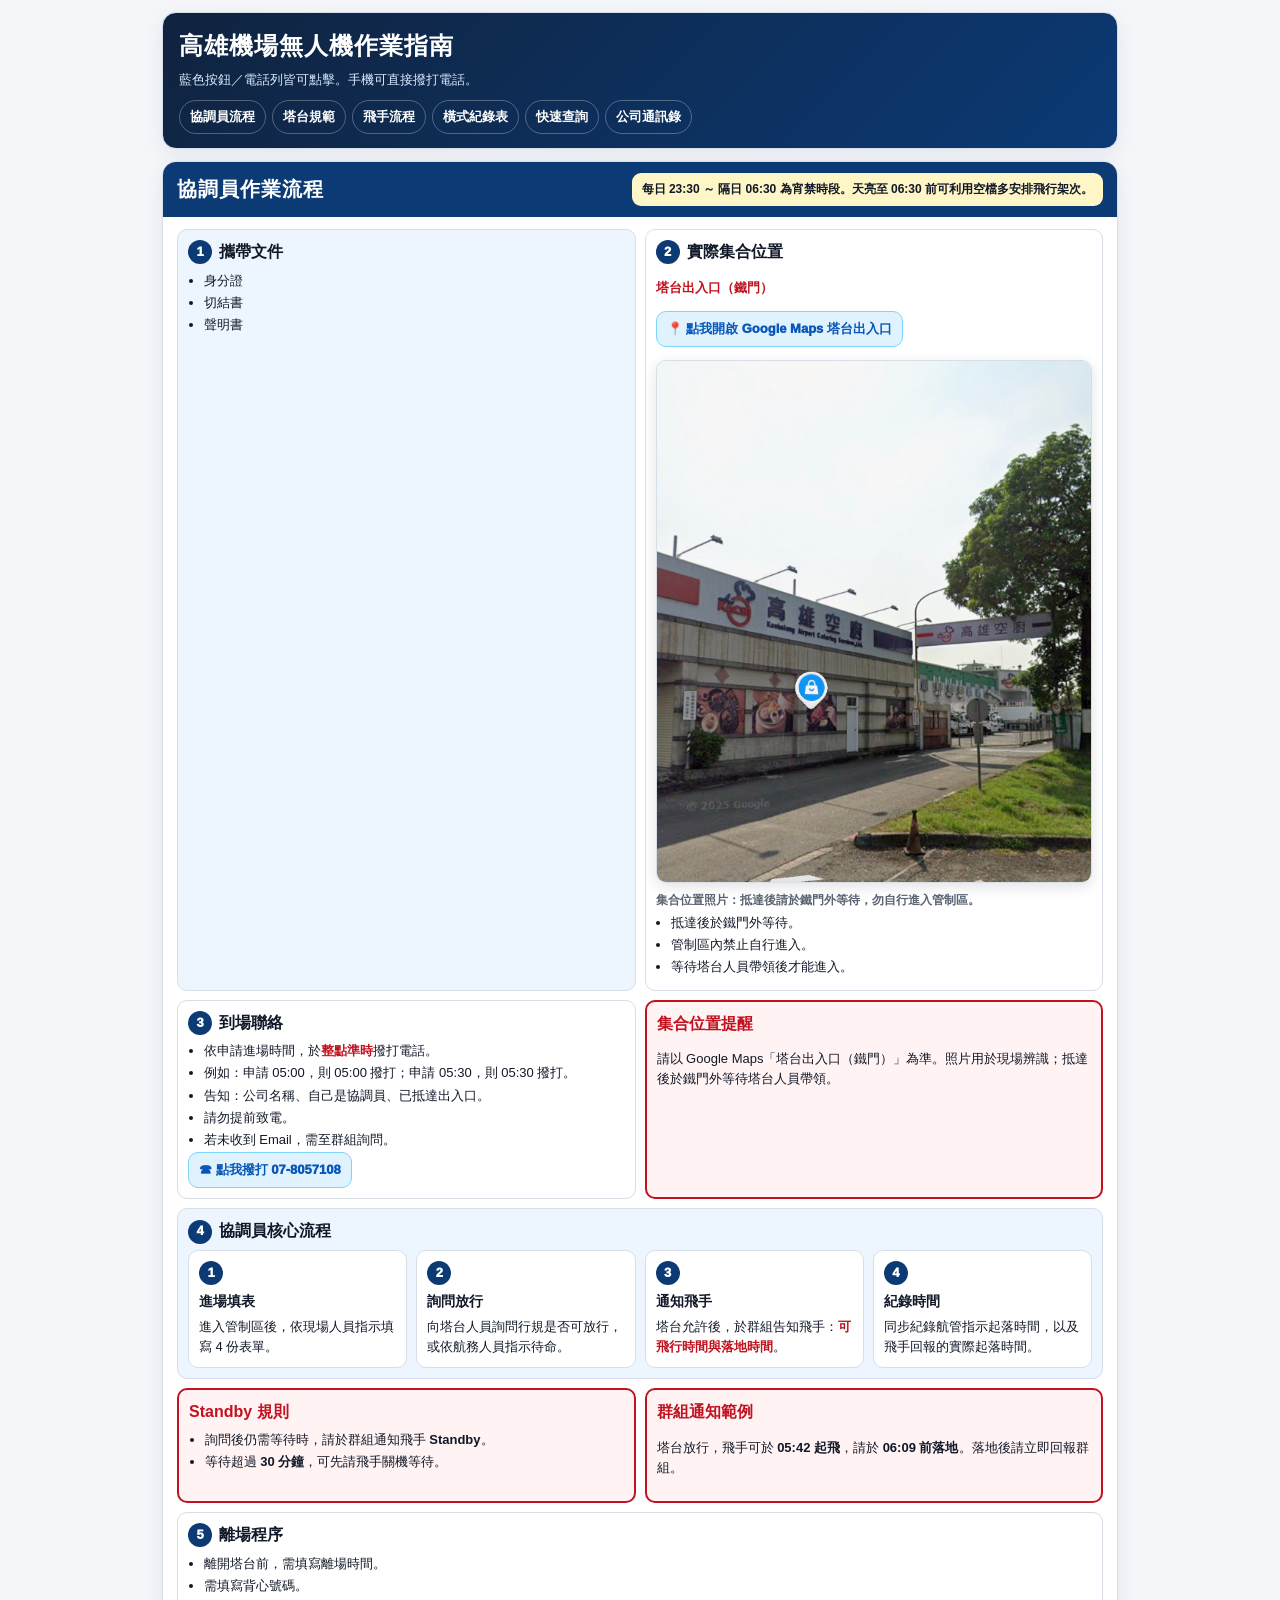
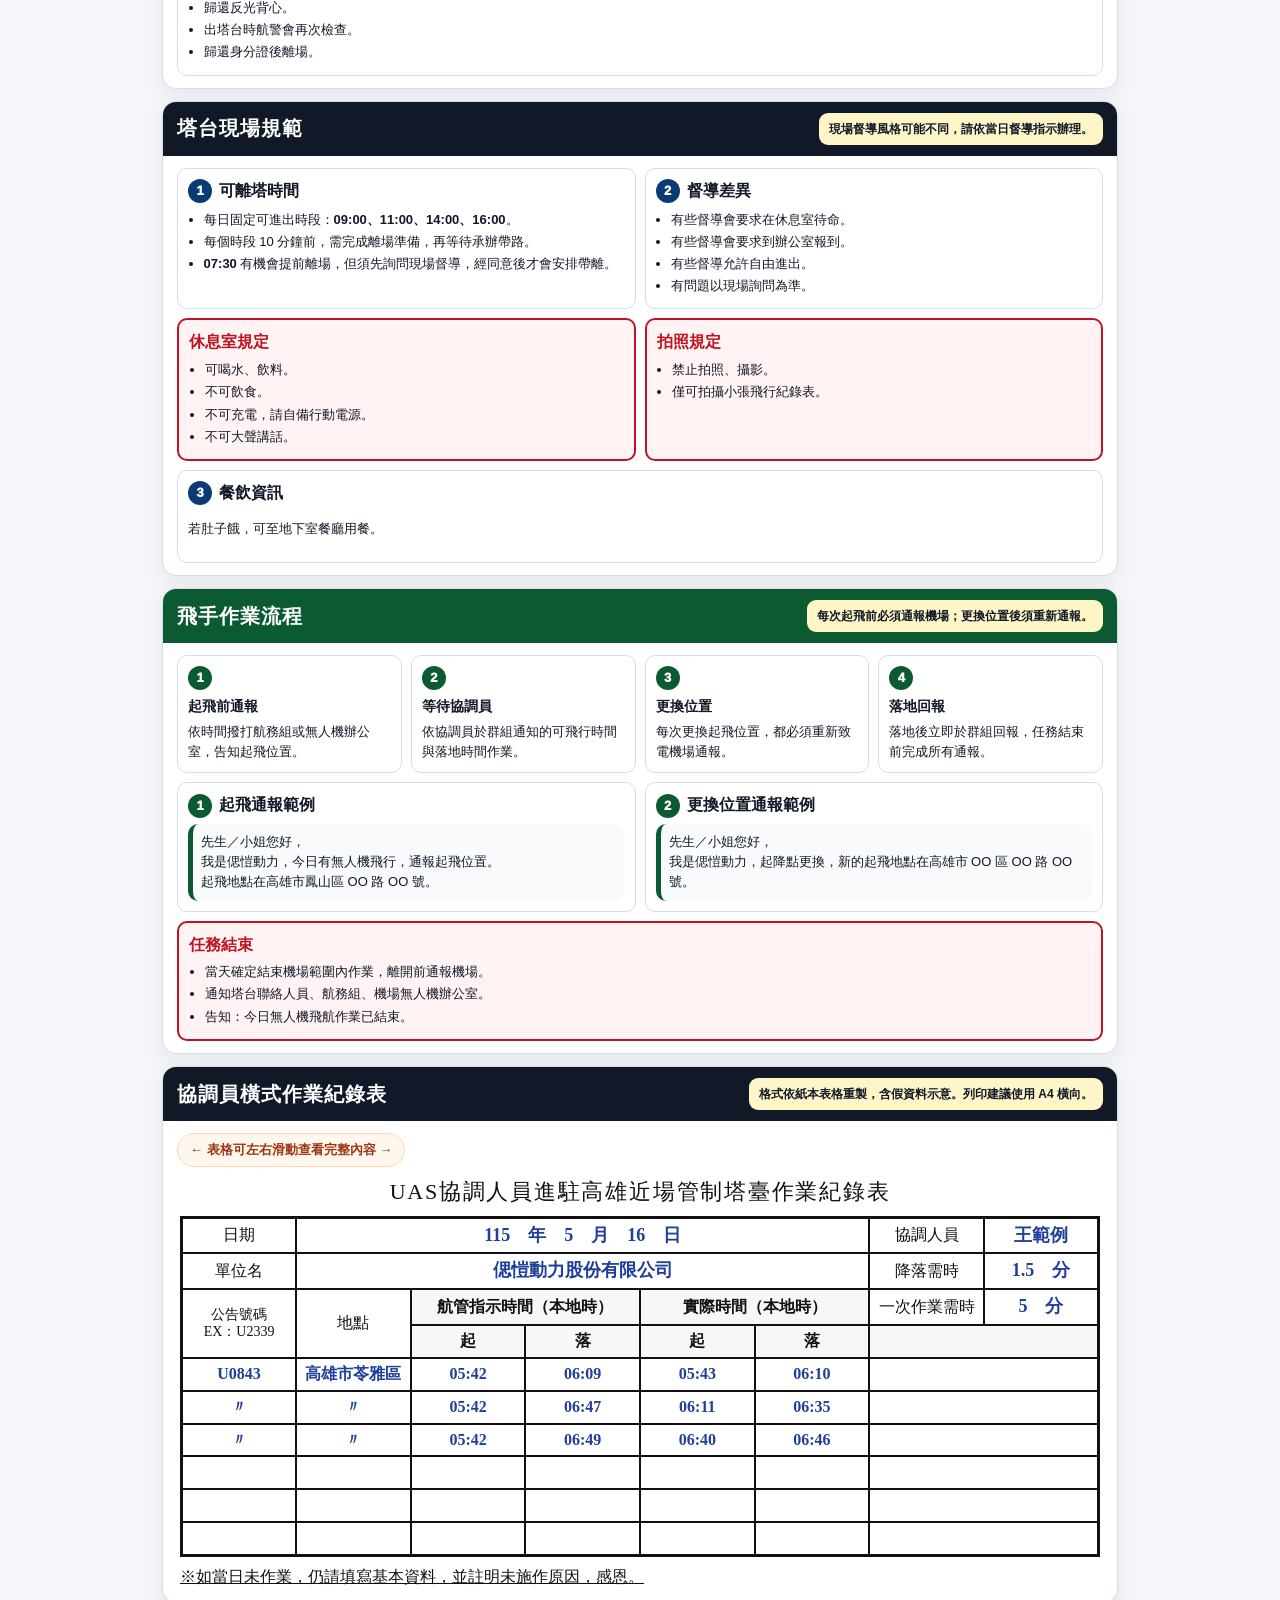
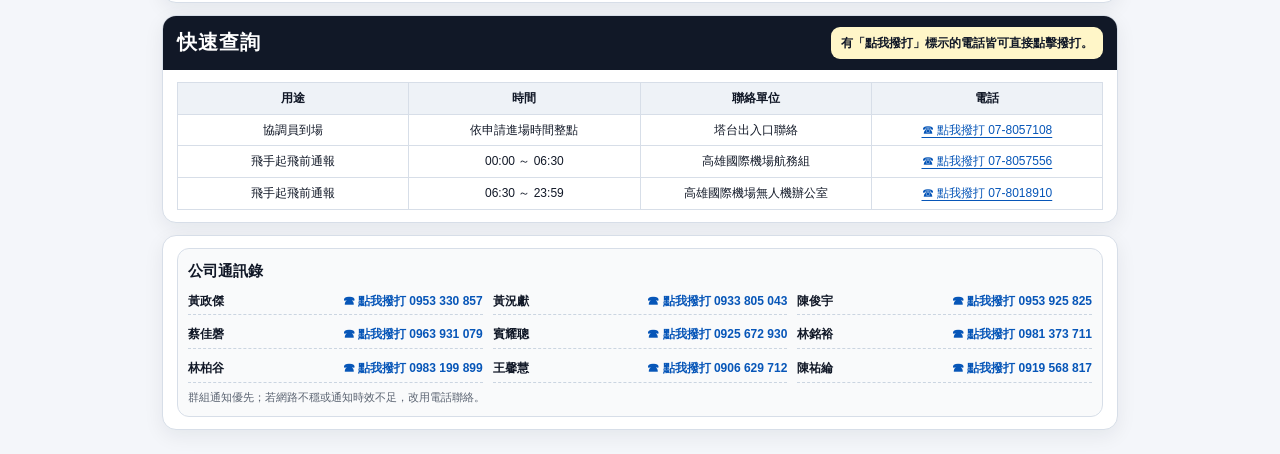
==== commit 6d5ea2c7: "Update drone SOP coordinator and tower rules" ====
--- a/drone-sop/index.html
+++ b/drone-sop/index.html
@@ -13,6 +13,7 @@
   <p>藍色按鈕／電話列皆可點擊。手機可直接撥打電話。</p>
   <nav class="nav">
     <a href="#coordinator">協調員流程</a>
+    <a href="#tower-rules">塔台規範</a>
     <a href="#pilot">飛手流程</a>
     <a href="#record">橫式紀錄表</a>
     <a href="#quick">快速查詢</a>
@@ -27,12 +28,32 @@
       <div class="card blue"><h3 class="title"><span class="badge blue">1</span>攜帶文件</h3><ul><li>身分證</li><li>切結書</li><li>聲明書</li></ul></div>
       <div class="card"><h3 class="title"><span class="badge blue">2</span>實際集合位置</h3><p><strong class="red">塔台出入口（鐵門）</strong></p><p><a class="mapbtn" href="https://maps.app.goo.gl/yCTQFhxWgsmhhvWb9?g_st=ic" target="_blank" rel="noopener">📍 點我開啟 Google Maps 塔台出入口</a></p><img class="location-photo" src="./images/tower-entrance.jpg" alt="塔台出入口集合位置照片"><div class="photo-caption">集合位置照片：抵達後請於鐵門外等待，勿自行進入管制區。</div><ul><li>抵達後於鐵門外等待。</li><li>管制區內禁止自行進入。</li><li>等待塔台人員帶領後才能進入。</li></ul></div>
     </div>
+
     <div class="grid2" style="margin-top:9px">
-      <div class="card"><h3 class="title"><span class="badge blue">3</span>到場聯絡</h3><ul><li>抵達鐵門外後，於 <strong class="red">05:30 整點</strong>撥打電話。</li><li>告知：公司名稱、自己是協調員、已抵達出入口。</li><li>請勿提前致電。</li><li>若未收到 Email，需至群組詢問。</li></ul><a class="phone" href="tel:078057108">☎ 點我撥打 07-8057108</a></div>
+      <div class="card"><h3 class="title"><span class="badge blue">3</span>到場聯絡</h3><ul><li>依申請進場時間，於<strong class="red">整點準時</strong>撥打電話。</li><li>例如：申請 05:00，則 05:00 撥打；申請 05:30，則 05:30 撥打。</li><li>告知：公司名稱、自己是協調員、已抵達出入口。</li><li>請勿提前致電。</li><li>若未收到 Email，需至群組詢問。</li></ul><a class="phone" href="tel:078057108">☎ 點我撥打 07-8057108</a></div>
       <div class="notice"><h3>集合位置提醒</h3><p>請以 Google Maps「塔台出入口（鐵門）」為準。照片用於現場辨識；抵達後於鐵門外等待塔台人員帶領。</p></div>
     </div>
-    <div class="card blue" style="margin-top:9px"><h3 class="title"><span class="badge blue">4</span>協調員核心流程</h3><div class="flow"><div class="step"><span class="step-num blue">1</span><strong>進場填資料</strong>進入管制區後，依現場人員指示填寫基本資料。</div><div class="step"><span class="step-num blue">2</span><strong>詢問放行</strong>向塔台人員詢問行規是否可放行，或依航務人員指示待命。</div><div class="step"><span class="step-num blue">3</span><strong>群組通知飛手</strong>塔台允許後，需於群組告知飛手：<span class="red">可飛行時間與落地時間</span>。</div><div class="step"><span class="step-num blue">4</span><strong>紀錄時間</strong>同步紀錄航管指示起落時間，以及飛手回報的實際起落時間。</div></div></div>
+
+    <div class="card blue" style="margin-top:9px"><h3 class="title"><span class="badge blue">4</span>協調員核心流程</h3><div class="flow"><div class="step"><span class="step-num blue">1</span><strong>進場填表</strong>進入管制區後，依現場人員指示填寫 4 份表單。</div><div class="step"><span class="step-num blue">2</span><strong>詢問放行</strong>向塔台人員詢問行規是否可放行，或依航務人員指示待命。</div><div class="step"><span class="step-num blue">3</span><strong>通知飛手</strong>塔台允許後，於群組告知飛手：<span class="red">可飛行時間與落地時間</span>。</div><div class="step"><span class="step-num blue">4</span><strong>紀錄時間</strong>同步紀錄航管指示起落時間，以及飛手回報的實際起落時間。</div></div></div>
+
     <div class="grid2" style="margin-top:9px"><div class="notice"><h3>Standby 規則</h3><ul><li>詢問後仍需等待時，請於群組通知飛手 <strong>Standby</strong>。</li><li>等待超過 <strong>30 分鐘</strong>，可先請飛手關機等待。</li></ul></div><div class="notice"><h3>群組通知範例</h3><p>塔台放行，飛手可於 <strong>05:42 起飛</strong>，請於 <strong>06:09 前落地</strong>。落地後請立即回報群組。</p></div></div>
+
+    <div class="card" style="margin-top:9px"><h3 class="title"><span class="badge blue">5</span>離場程序</h3><ul><li>離開塔台前，需填寫離場時間。</li><li>需填寫背心號碼。</li><li>歸還反光背心。</li><li>出塔台時航警會再次檢查。</li><li>歸還身分證後離場。</li></ul></div>
+  </div>
+</section>
+
+<section class="section" id="tower-rules">
+  <div class="head dark"><h2>塔台現場規範</h2><div class="time">現場督導風格可能不同，請依當日督導指示辦理。</div></div>
+  <div class="body">
+    <div class="grid2">
+      <div class="card"><h3 class="title"><span class="badge blue">1</span>可離塔時間</h3><ul><li>每日固定可進出時段：<strong>09:00、11:00、14:00、16:00</strong>。</li><li>每個時段 10 分鐘前，需完成離場準備，再等待承辦帶路。</li><li><strong>07:30</strong> 有機會提前離場，但須先詢問現場督導，經同意後才會安排帶離。</li></ul></div>
+      <div class="card"><h3 class="title"><span class="badge blue">2</span>督導差異</h3><ul><li>有些督導會要求在休息室待命。</li><li>有些督導會要求到辦公室報到。</li><li>有些督導允許自由進出。</li><li>有問題以現場詢問為準。</li></ul></div>
+    </div>
+    <div class="grid2" style="margin-top:9px">
+      <div class="notice"><h3>休息室規定</h3><ul><li>可喝水、飲料。</li><li>不可飲食。</li><li>不可充電，請自備行動電源。</li><li>不可大聲講話。</li></ul></div>
+      <div class="notice"><h3>拍照規定</h3><ul><li>禁止拍照、攝影。</li><li>僅可拍攝小張飛行紀錄表。</li></ul></div>
+    </div>
+    <div class="card" style="margin-top:9px"><h3 class="title"><span class="badge blue">3</span>餐飲資訊</h3><p>若肚子餓，可至地下室餐廳用餐。</p></div>
   </div>
 </section>
 
@@ -50,7 +71,7 @@
   <div class="body record-wrap"><div class="scroll-hint">← 表格可左右滑動查看完整內容 →</div><div class="record-sheet"><div class="record-title">UAS協調人員進駐高雄近場管制塔臺作業紀錄表</div><table class="record-table"><tr><td>日期</td><td colspan="5"><span class="fake">115　年　5　月　16　日</span></td><td>協調人員</td><td><span class="fake">王範例</span></td></tr><tr><td>單位名</td><td colspan="5"><span class="fake">偲愷動力股份有限公司</span></td><td>降落需時</td><td><span class="fake">1.5　分</span></td></tr><tr><td rowspan="2" class="small">公告號碼<br>EX：U2339</td><td rowspan="2">地點</td><td colspan="2" class="sub">航管指示時間（本地時）</td><td colspan="2" class="sub">實際時間（本地時）</td><td>一次作業需時</td><td><span class="fake">5　分</span></td></tr><tr><td class="sub">起</td><td class="sub">落</td><td class="sub">起</td><td class="sub">落</td><td colspan="2" class="sub"></td></tr><tr><td><span class="fake-sm">U0843</span></td><td><span class="fake-sm">高雄市苓雅區</span></td><td><span class="fake-sm">05:42</span></td><td><span class="fake-sm">06:09</span></td><td><span class="fake-sm">05:43</span></td><td><span class="fake-sm">06:10</span></td><td colspan="2"></td></tr><tr><td><span class="fake-sm">〃</span></td><td><span class="fake-sm">〃</span></td><td><span class="fake-sm">05:42</span></td><td><span class="fake-sm">06:47</span></td><td><span class="fake-sm">06:11</span></td><td><span class="fake-sm">06:35</span></td><td colspan="2"></td></tr><tr><td><span class="fake-sm">〃</span></td><td><span class="fake-sm">〃</span></td><td><span class="fake-sm">05:42</span></td><td><span class="fake-sm">06:49</span></td><td><span class="fake-sm">06:40</span></td><td><span class="fake-sm">06:46</span></td><td colspan="2"></td></tr><tr><td>&nbsp;</td><td></td><td></td><td></td><td></td><td></td><td colspan="2"></td></tr><tr><td>&nbsp;</td><td></td><td></td><td></td><td></td><td></td><td colspan="2"></td></tr><tr><td>&nbsp;</td><td></td><td></td><td></td><td></td><td></td><td colspan="2"></td></tr></table><div class="record-foot">※如當日未作業，仍請填寫基本資料，並註明未施作原因，感恩。</div></div></div>
 </section>
 
-<section class="section" id="quick"><div class="head dark"><h2>快速查詢</h2><div class="time">有「點我撥打」標示的電話皆可直接點擊撥打。</div></div><div class="body quick-wrap"><table class="quick"><tr><th>用途</th><th>時間</th><th>聯絡單位</th><th>電話</th></tr><tr><td>協調員到場</td><td>05:30 整點</td><td>塔台出入口聯絡</td><td><a href="tel:078057108">☎ 點我撥打 07-8057108</a></td></tr><tr><td>飛手起飛前通報</td><td>00:00 ～ 06:30</td><td>高雄國際機場航務組</td><td><a href="tel:078057556">☎ 點我撥打 07-8057556</a></td></tr><tr><td>飛手起飛前通報</td><td>06:30 ～ 23:59</td><td>高雄國際機場無人機辦公室</td><td><a href="tel:078018910">☎ 點我撥打 07-8018910</a></td></tr></table></div></section>
+<section class="section" id="quick"><div class="head dark"><h2>快速查詢</h2><div class="time">有「點我撥打」標示的電話皆可直接點擊撥打。</div></div><div class="body quick-wrap"><table class="quick"><tr><th>用途</th><th>時間</th><th>聯絡單位</th><th>電話</th></tr><tr><td>協調員到場</td><td>依申請進場時間整點</td><td>塔台出入口聯絡</td><td><a href="tel:078057108">☎ 點我撥打 07-8057108</a></td></tr><tr><td>飛手起飛前通報</td><td>00:00 ～ 06:30</td><td>高雄國際機場航務組</td><td><a href="tel:078057556">☎ 點我撥打 07-8057556</a></td></tr><tr><td>飛手起飛前通報</td><td>06:30 ～ 23:59</td><td>高雄國際機場無人機辦公室</td><td><a href="tel:078018910">☎ 點我撥打 07-8018910</a></td></tr></table></div></section>
 
 <section class="section" id="contacts"><div class="body"><div class="contacts"><h2>公司通訊錄</h2><div class="contacts-grid"><a class="contact" href="tel:0953330857"><span>黃政傑</span><strong>☎ 點我撥打 0953 330 857</strong></a><a class="contact" href="tel:0933805043"><span>黃況獻</span><strong>☎ 點我撥打 0933 805 043</strong></a><a class="contact" href="tel:0953925825"><span>陳俊宇</span><strong>☎ 點我撥打 0953 925 825</strong></a><a class="contact" href="tel:0963931079"><span>蔡佳磬</span><strong>☎ 點我撥打 0963 931 079</strong></a><a class="contact" href="tel:0925672930"><span>賓耀聰</span><strong>☎ 點我撥打 0925 672 930</strong></a><a class="contact" href="tel:0981373711"><span>林銘裕</span><strong>☎ 點我撥打 0981 373 711</strong></a><a class="contact" href="tel:0983199899"><span>林柏谷</span><strong>☎ 點我撥打 0983 199 899</strong></a><a class="contact" href="tel:0906629712"><span>王馨慧</span><strong>☎ 點我撥打 0906 629 712</strong></a><a class="contact" href="tel:0919568817"><span>陳祐綸</span><strong>☎ 點我撥打 0919 568 817</strong></a></div><div class="note">群組通知優先；若網路不穩或通知時效不足，改用電話聯絡。</div></div></div></section>
 </div>
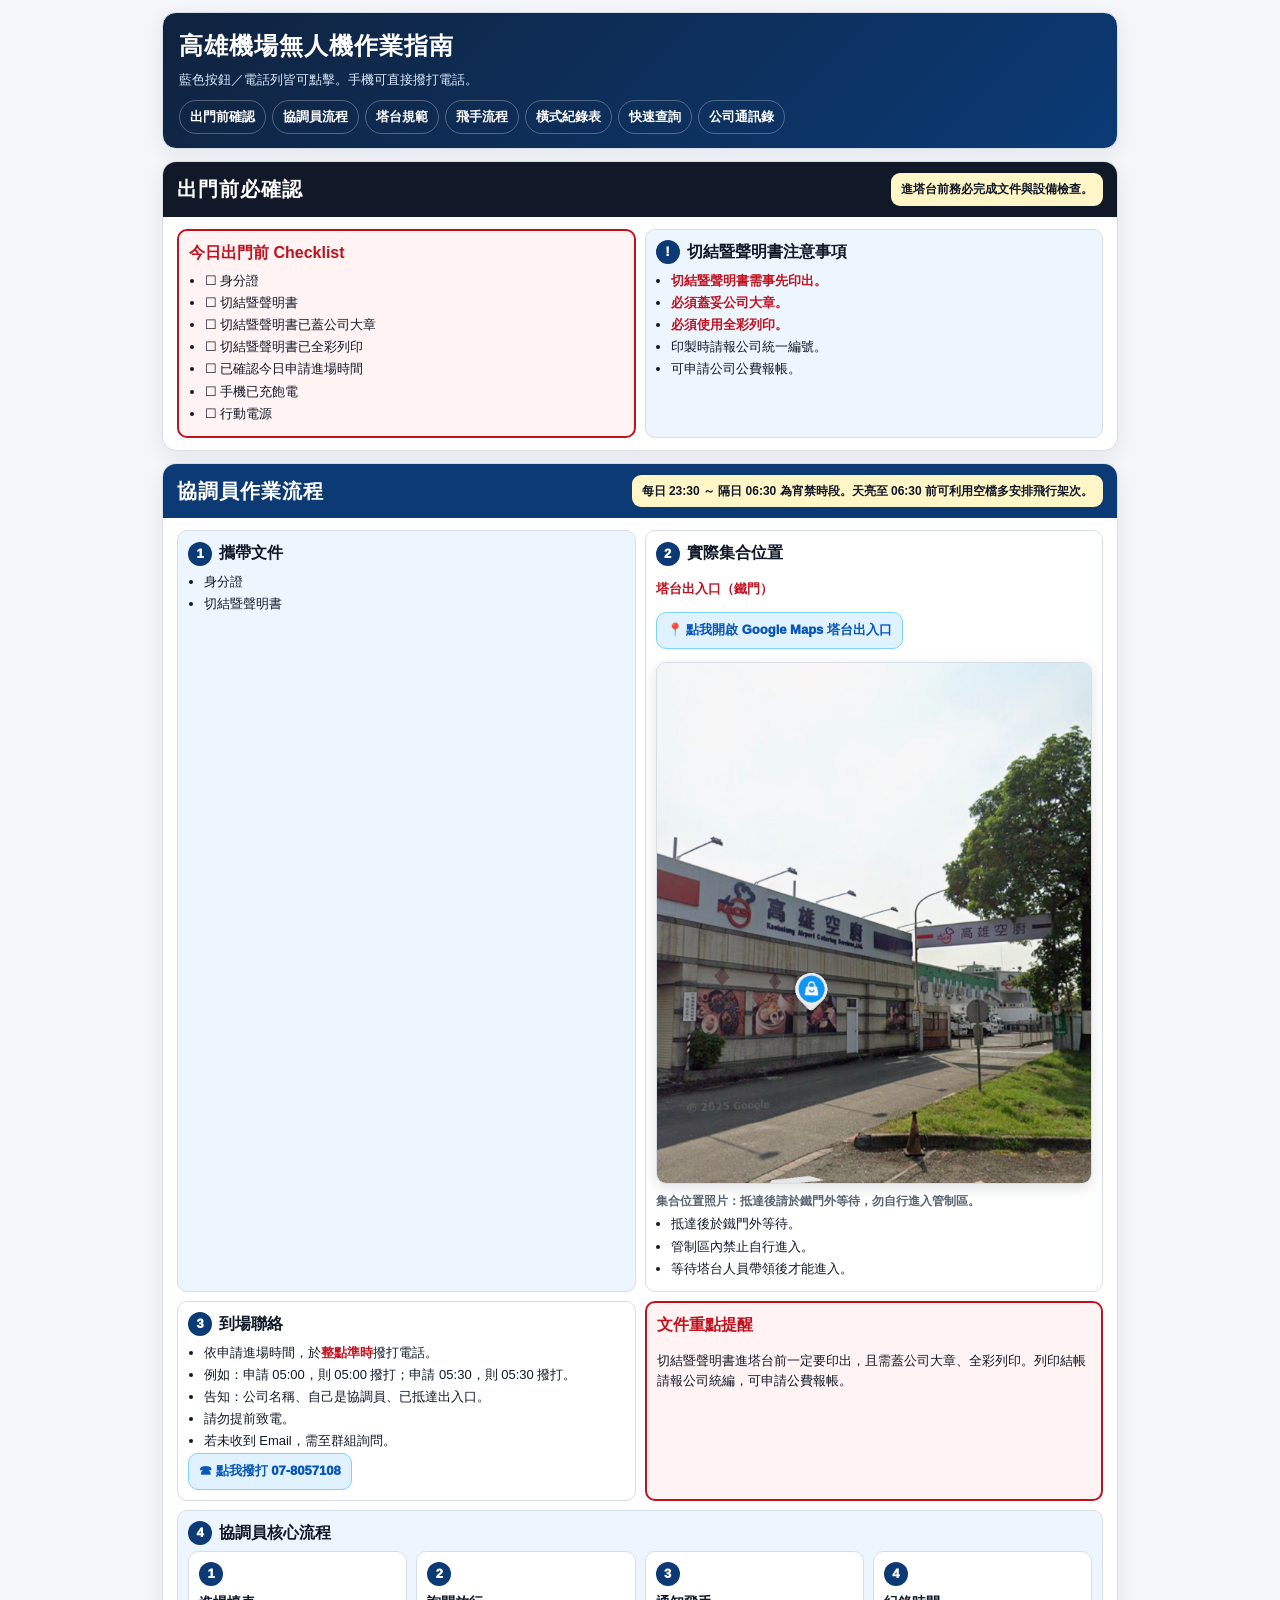
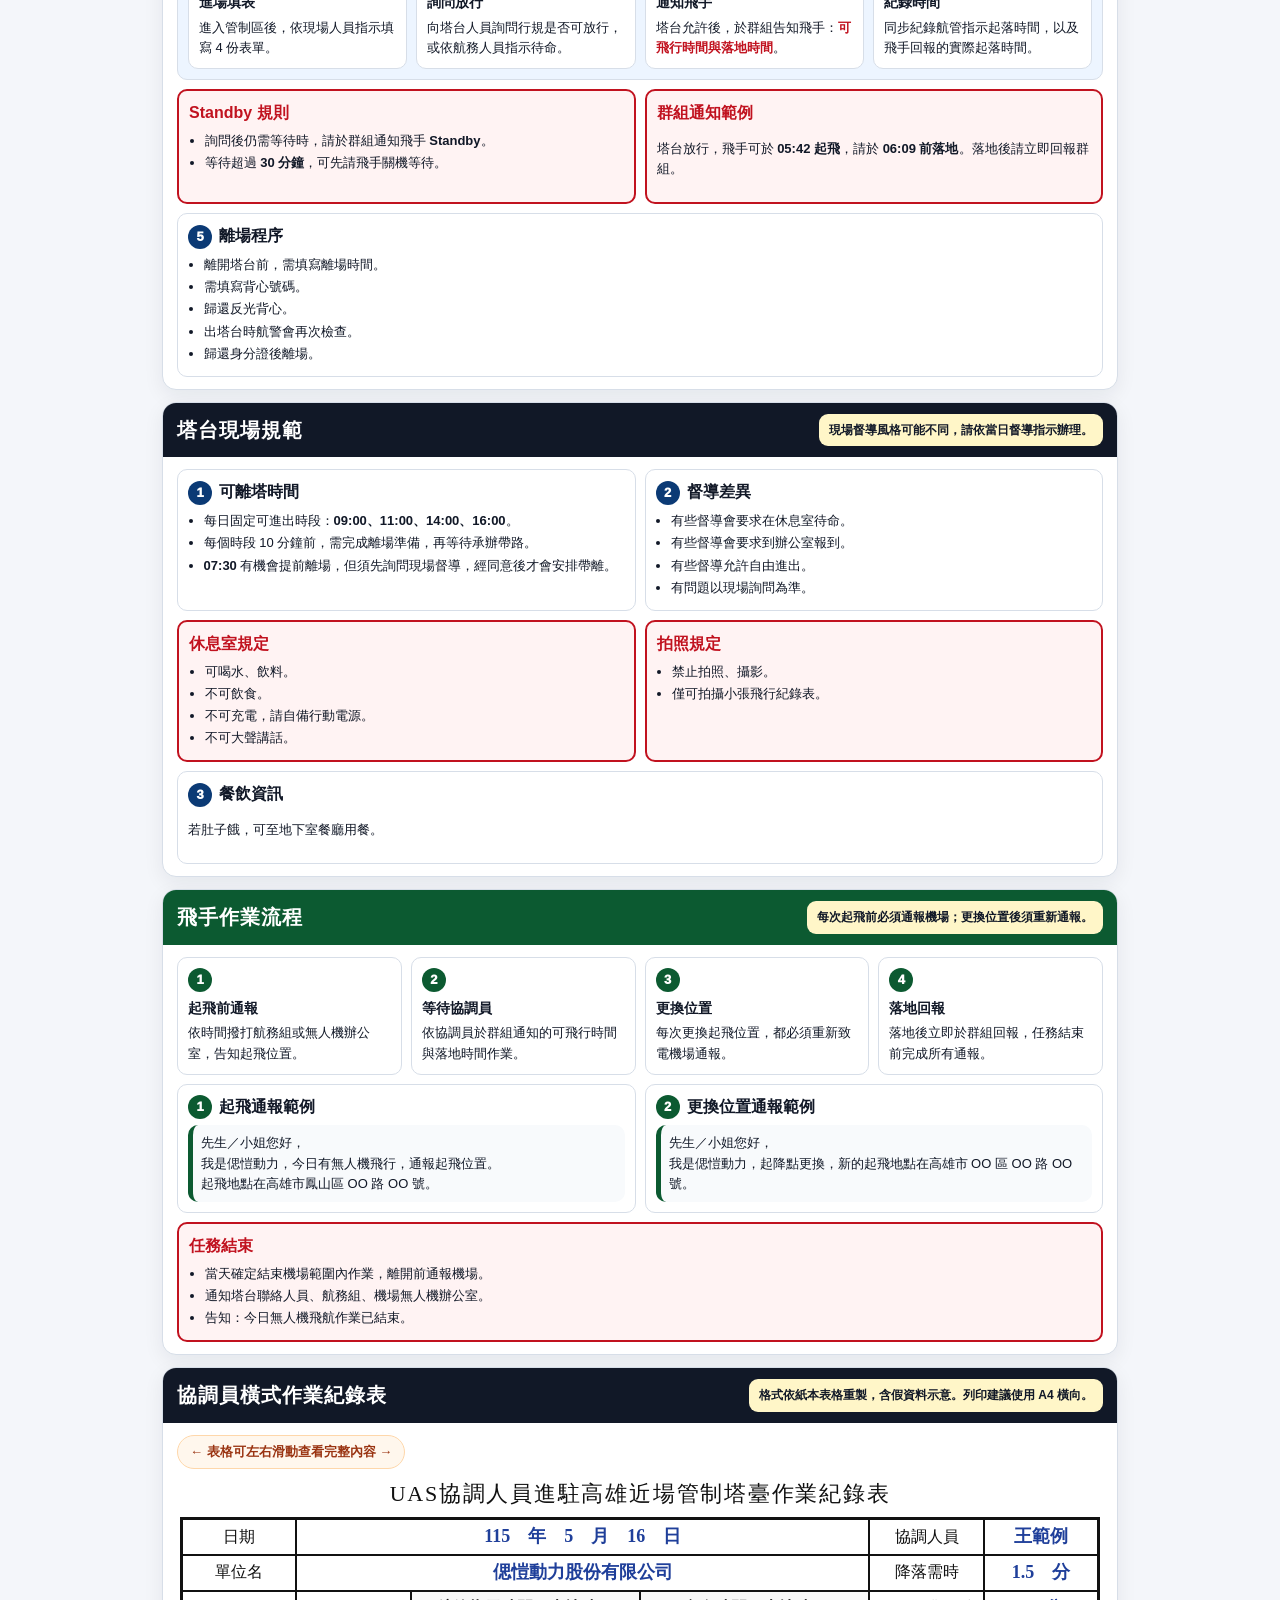
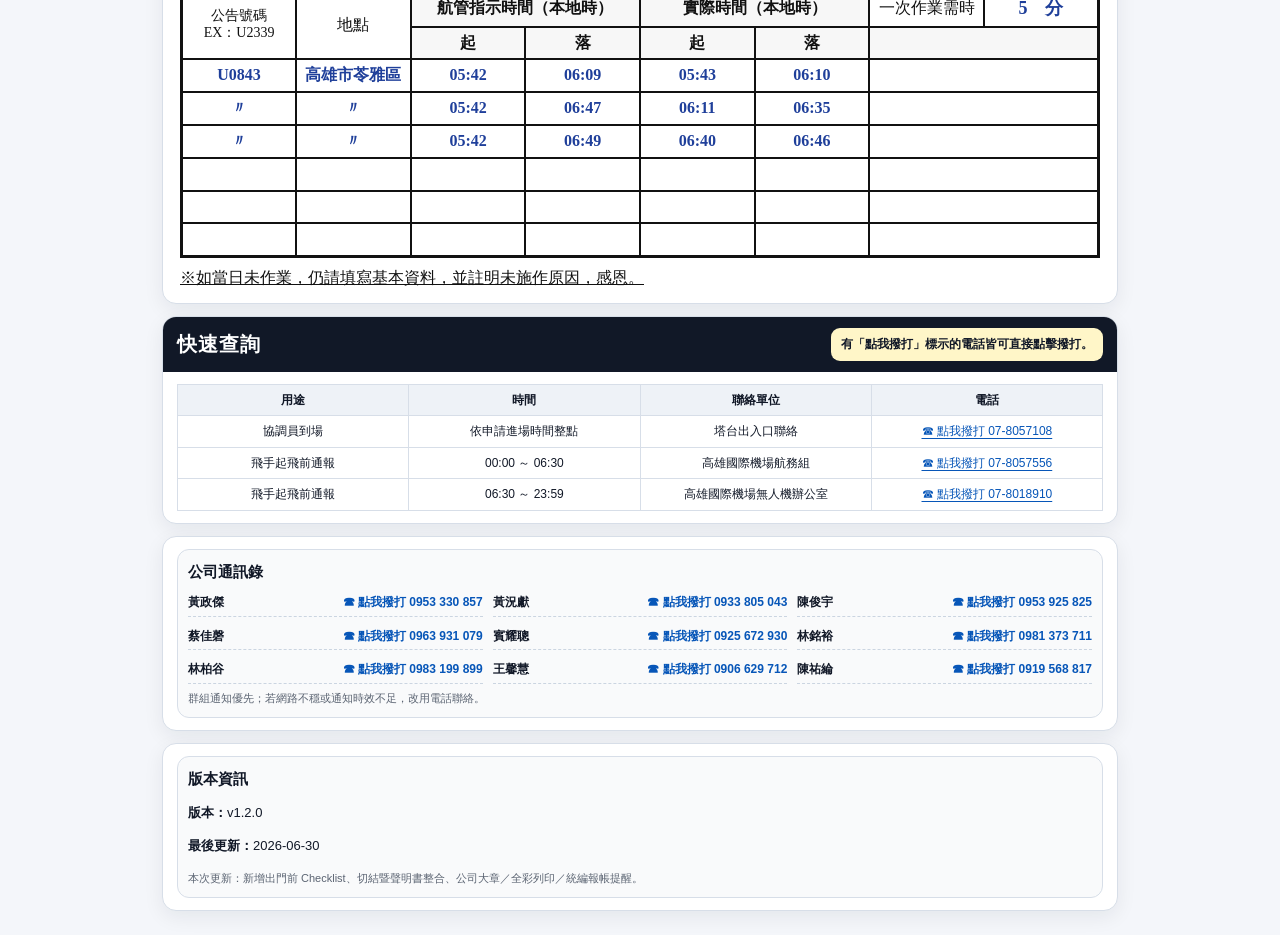
==== commit e965c56c: "Update drone SOP pre-departure checklist and version" ====
--- a/drone-sop/index.html
+++ b/drone-sop/index.html
@@ -12,6 +12,7 @@
   <h1>高雄機場無人機作業指南</h1>
   <p>藍色按鈕／電話列皆可點擊。手機可直接撥打電話。</p>
   <nav class="nav">
+    <a href="#precheck">出門前確認</a>
     <a href="#coordinator">協調員流程</a>
     <a href="#tower-rules">塔台規範</a>
     <a href="#pilot">飛手流程</a>
@@ -21,17 +22,27 @@
   </nav>
 </section>
 
+<section class="section" id="precheck">
+  <div class="head dark"><h2>出門前必確認</h2><div class="time">進塔台前務必完成文件與設備檢查。</div></div>
+  <div class="body">
+    <div class="grid2">
+      <div class="notice"><h3>今日出門前 Checklist</h3><ul><li>☐ 身分證</li><li>☐ 切結暨聲明書</li><li>☐ 切結暨聲明書已蓋公司大章</li><li>☐ 切結暨聲明書已全彩列印</li><li>☐ 已確認今日申請進場時間</li><li>☐ 手機已充飽電</li><li>☐ 行動電源</li></ul></div>
+      <div class="card blue"><h3 class="title"><span class="badge blue">!</span>切結暨聲明書注意事項</h3><ul><li><strong class="red">切結暨聲明書需事先印出。</strong></li><li><strong class="red">必須蓋妥公司大章。</strong></li><li><strong class="red">必須使用全彩列印。</strong></li><li>印製時請報公司統一編號。</li><li>可申請公司公費報帳。</li></ul></div>
+    </div>
+  </div>
+</section>
+
 <section class="section" id="coordinator">
   <div class="head blue"><h2>協調員作業流程</h2><div class="time">每日 23:30 ～ 隔日 06:30 為宵禁時段。天亮至 06:30 前可利用空檔多安排飛行架次。</div></div>
   <div class="body">
     <div class="grid2">
-      <div class="card blue"><h3 class="title"><span class="badge blue">1</span>攜帶文件</h3><ul><li>身分證</li><li>切結書</li><li>聲明書</li></ul></div>
+      <div class="card blue"><h3 class="title"><span class="badge blue">1</span>攜帶文件</h3><ul><li>身分證</li><li>切結暨聲明書</li></ul></div>
       <div class="card"><h3 class="title"><span class="badge blue">2</span>實際集合位置</h3><p><strong class="red">塔台出入口（鐵門）</strong></p><p><a class="mapbtn" href="https://maps.app.goo.gl/yCTQFhxWgsmhhvWb9?g_st=ic" target="_blank" rel="noopener">📍 點我開啟 Google Maps 塔台出入口</a></p><img class="location-photo" src="./images/tower-entrance.jpg" alt="塔台出入口集合位置照片"><div class="photo-caption">集合位置照片：抵達後請於鐵門外等待，勿自行進入管制區。</div><ul><li>抵達後於鐵門外等待。</li><li>管制區內禁止自行進入。</li><li>等待塔台人員帶領後才能進入。</li></ul></div>
     </div>
 
     <div class="grid2" style="margin-top:9px">
       <div class="card"><h3 class="title"><span class="badge blue">3</span>到場聯絡</h3><ul><li>依申請進場時間，於<strong class="red">整點準時</strong>撥打電話。</li><li>例如：申請 05:00，則 05:00 撥打；申請 05:30，則 05:30 撥打。</li><li>告知：公司名稱、自己是協調員、已抵達出入口。</li><li>請勿提前致電。</li><li>若未收到 Email，需至群組詢問。</li></ul><a class="phone" href="tel:078057108">☎ 點我撥打 07-8057108</a></div>
-      <div class="notice"><h3>集合位置提醒</h3><p>請以 Google Maps「塔台出入口（鐵門）」為準。照片用於現場辨識；抵達後於鐵門外等待塔台人員帶領。</p></div>
+      <div class="notice"><h3>文件重點提醒</h3><p>切結暨聲明書進塔台前一定要印出，且需蓋公司大章、全彩列印。列印結帳請報公司統編，可申請公費報帳。</p></div>
     </div>
 
     <div class="card blue" style="margin-top:9px"><h3 class="title"><span class="badge blue">4</span>協調員核心流程</h3><div class="flow"><div class="step"><span class="step-num blue">1</span><strong>進場填表</strong>進入管制區後，依現場人員指示填寫 4 份表單。</div><div class="step"><span class="step-num blue">2</span><strong>詢問放行</strong>向塔台人員詢問行規是否可放行，或依航務人員指示待命。</div><div class="step"><span class="step-num blue">3</span><strong>通知飛手</strong>塔台允許後，於群組告知飛手：<span class="red">可飛行時間與落地時間</span>。</div><div class="step"><span class="step-num blue">4</span><strong>紀錄時間</strong>同步紀錄航管指示起落時間，以及飛手回報的實際起落時間。</div></div></div>
@@ -74,6 +85,8 @@
 <section class="section" id="quick"><div class="head dark"><h2>快速查詢</h2><div class="time">有「點我撥打」標示的電話皆可直接點擊撥打。</div></div><div class="body quick-wrap"><table class="quick"><tr><th>用途</th><th>時間</th><th>聯絡單位</th><th>電話</th></tr><tr><td>協調員到場</td><td>依申請進場時間整點</td><td>塔台出入口聯絡</td><td><a href="tel:078057108">☎ 點我撥打 07-8057108</a></td></tr><tr><td>飛手起飛前通報</td><td>00:00 ～ 06:30</td><td>高雄國際機場航務組</td><td><a href="tel:078057556">☎ 點我撥打 07-8057556</a></td></tr><tr><td>飛手起飛前通報</td><td>06:30 ～ 23:59</td><td>高雄國際機場無人機辦公室</td><td><a href="tel:078018910">☎ 點我撥打 07-8018910</a></td></tr></table></div></section>
 
 <section class="section" id="contacts"><div class="body"><div class="contacts"><h2>公司通訊錄</h2><div class="contacts-grid"><a class="contact" href="tel:0953330857"><span>黃政傑</span><strong>☎ 點我撥打 0953 330 857</strong></a><a class="contact" href="tel:0933805043"><span>黃況獻</span><strong>☎ 點我撥打 0933 805 043</strong></a><a class="contact" href="tel:0953925825"><span>陳俊宇</span><strong>☎ 點我撥打 0953 925 825</strong></a><a class="contact" href="tel:0963931079"><span>蔡佳磬</span><strong>☎ 點我撥打 0963 931 079</strong></a><a class="contact" href="tel:0925672930"><span>賓耀聰</span><strong>☎ 點我撥打 0925 672 930</strong></a><a class="contact" href="tel:0981373711"><span>林銘裕</span><strong>☎ 點我撥打 0981 373 711</strong></a><a class="contact" href="tel:0983199899"><span>林柏谷</span><strong>☎ 點我撥打 0983 199 899</strong></a><a class="contact" href="tel:0906629712"><span>王馨慧</span><strong>☎ 點我撥打 0906 629 712</strong></a><a class="contact" href="tel:0919568817"><span>陳祐綸</span><strong>☎ 點我撥打 0919 568 817</strong></a></div><div class="note">群組通知優先；若網路不穩或通知時效不足，改用電話聯絡。</div></div></div></section>
+
+<section class="section" id="version"><div class="body"><div class="contacts"><h2>版本資訊</h2><p><strong>版本：</strong>v1.2.0</p><p><strong>最後更新：</strong>2026-06-30</p><div class="note">本次更新：新增出門前 Checklist、切結暨聲明書整合、公司大章／全彩列印／統編報帳提醒。</div></div></div></section>
 </div>
 <script src="./js/main.js" defer></script>
 </body>
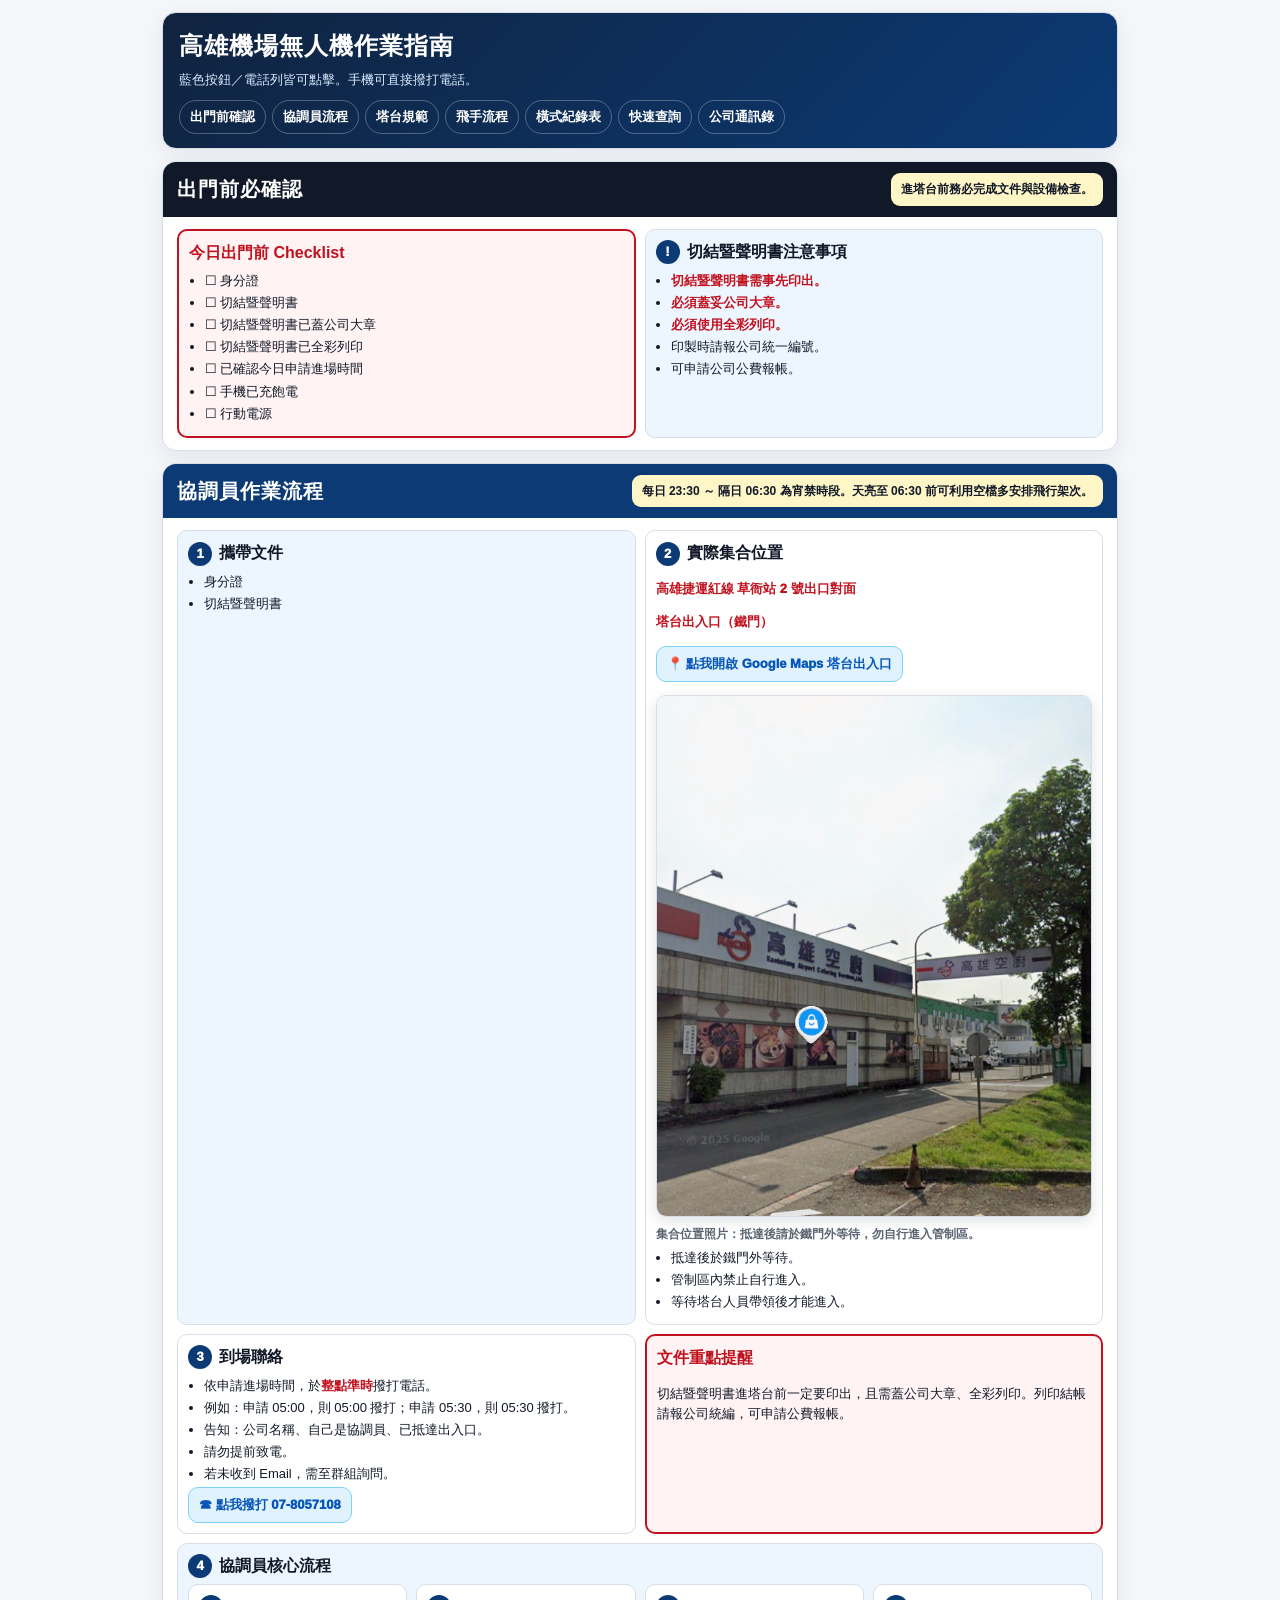
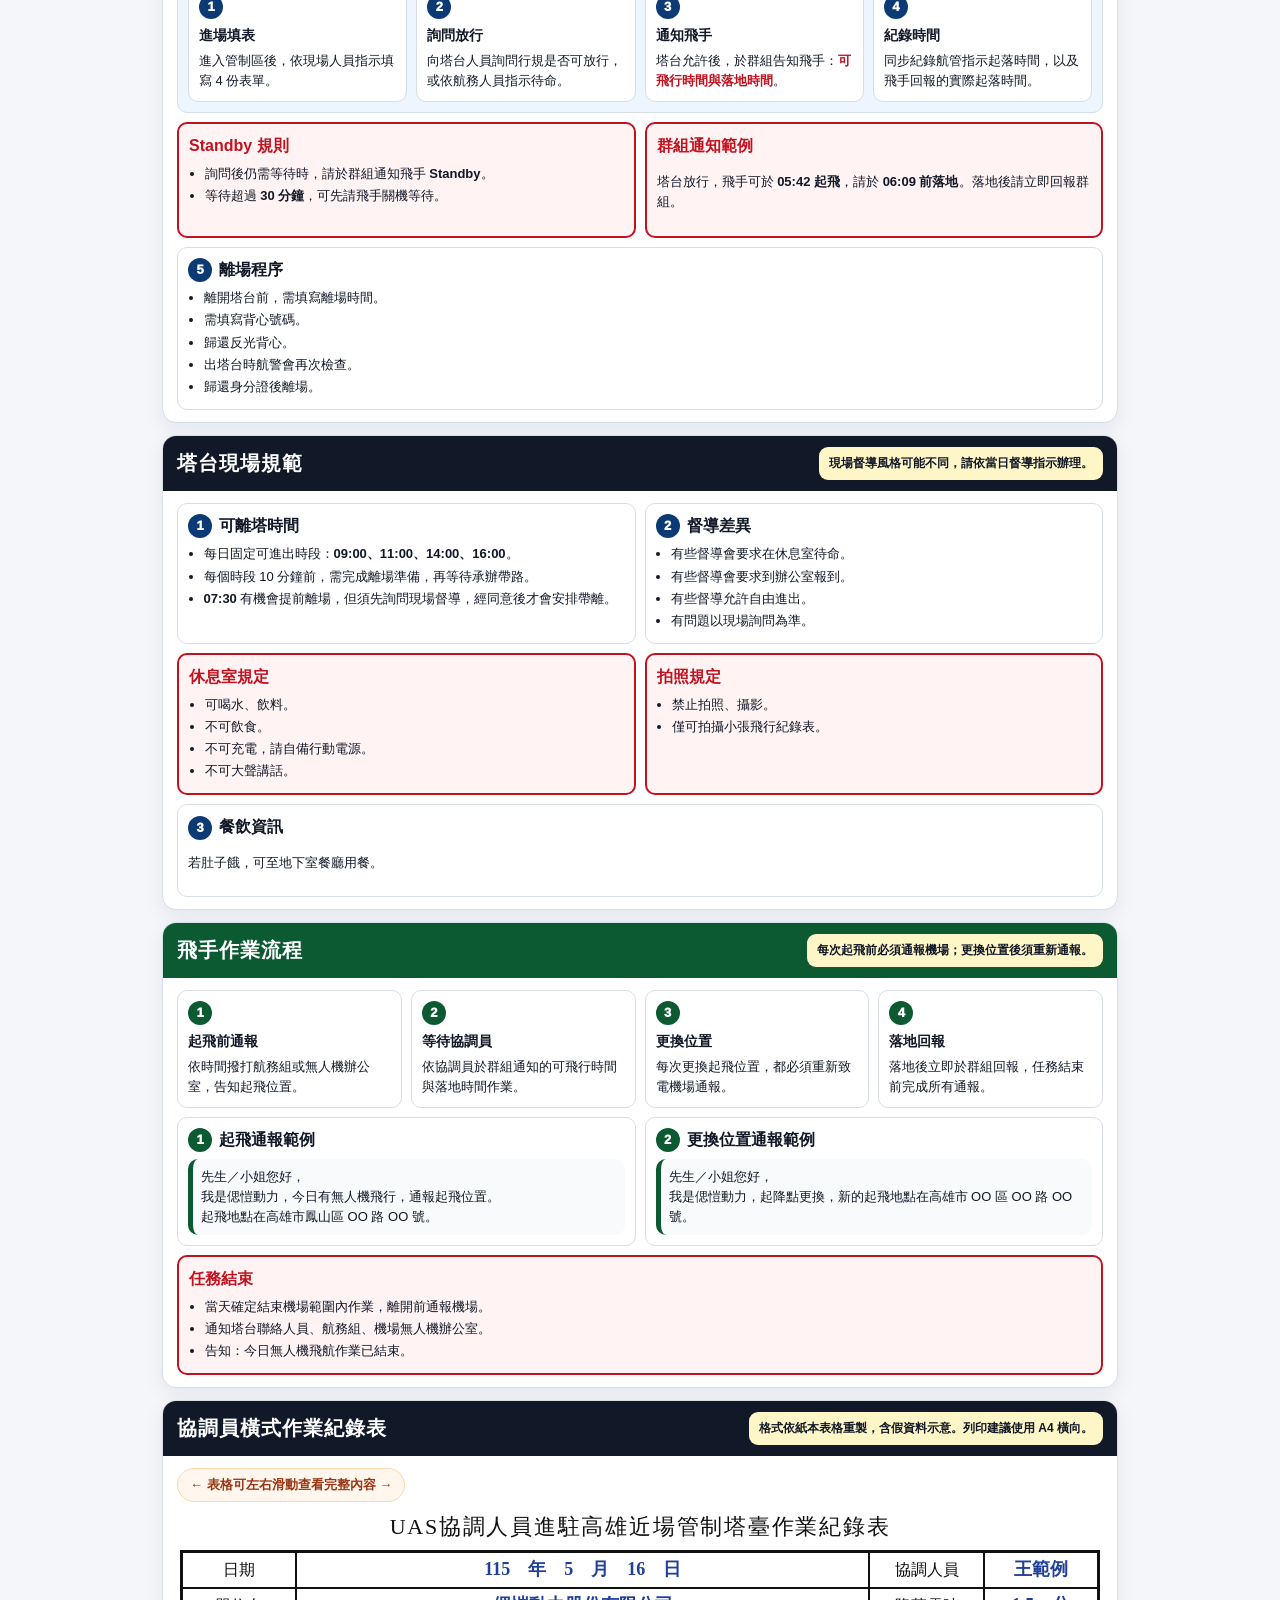
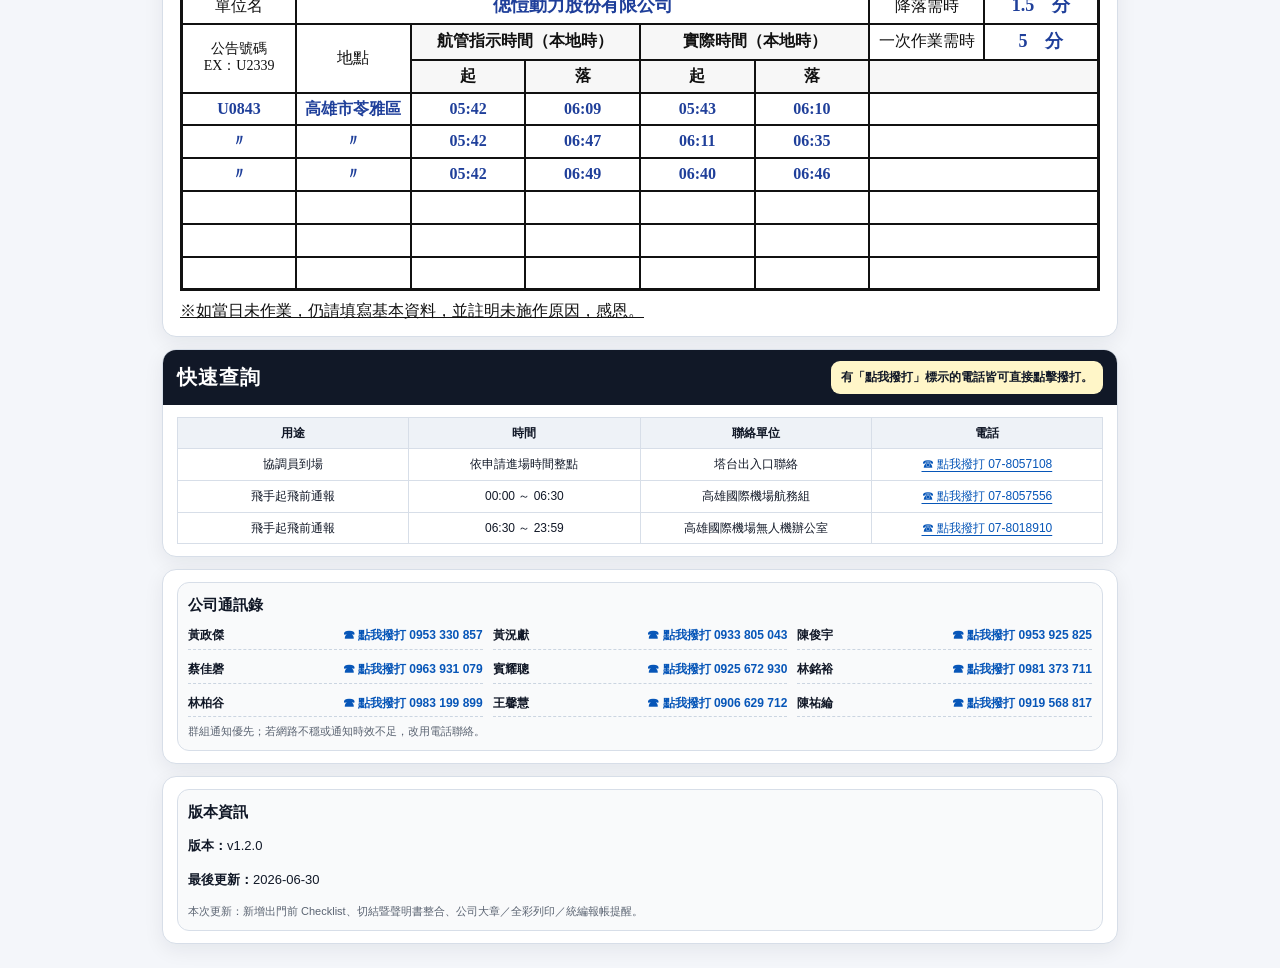
==== commit 32ce8b0f: "Update drone SOP meeting location" ====
--- a/drone-sop/index.html
+++ b/drone-sop/index.html
@@ -37,7 +37,7 @@
   <div class="body">
     <div class="grid2">
       <div class="card blue"><h3 class="title"><span class="badge blue">1</span>攜帶文件</h3><ul><li>身分證</li><li>切結暨聲明書</li></ul></div>
-      <div class="card"><h3 class="title"><span class="badge blue">2</span>實際集合位置</h3><p><strong class="red">塔台出入口（鐵門）</strong></p><p><a class="mapbtn" href="https://maps.app.goo.gl/yCTQFhxWgsmhhvWb9?g_st=ic" target="_blank" rel="noopener">📍 點我開啟 Google Maps 塔台出入口</a></p><img class="location-photo" src="./images/tower-entrance.jpg" alt="塔台出入口集合位置照片"><div class="photo-caption">集合位置照片：抵達後請於鐵門外等待，勿自行進入管制區。</div><ul><li>抵達後於鐵門外等待。</li><li>管制區內禁止自行進入。</li><li>等待塔台人員帶領後才能進入。</li></ul></div>
+      <div class="card"><h3 class="title"><span class="badge blue">2</span>實際集合位置</h3><p><strong class="red">高雄捷運紅線 草衙站 2 號出口對面</strong></p><p><strong class="red">塔台出入口（鐵門）</strong></p><p><a class="mapbtn" href="https://maps.app.goo.gl/yCTQFhxWgsmhhvWb9?g_st=ic" target="_blank" rel="noopener">📍 點我開啟 Google Maps 塔台出入口</a></p><img class="location-photo" src="./images/tower-entrance.jpg" alt="塔台出入口集合位置照片"><div class="photo-caption">集合位置照片：抵達後請於鐵門外等待，勿自行進入管制區。</div><ul><li>抵達後於鐵門外等待。</li><li>管制區內禁止自行進入。</li><li>等待塔台人員帶領後才能進入。</li></ul></div>
     </div>
 
     <div class="grid2" style="margin-top:9px">
